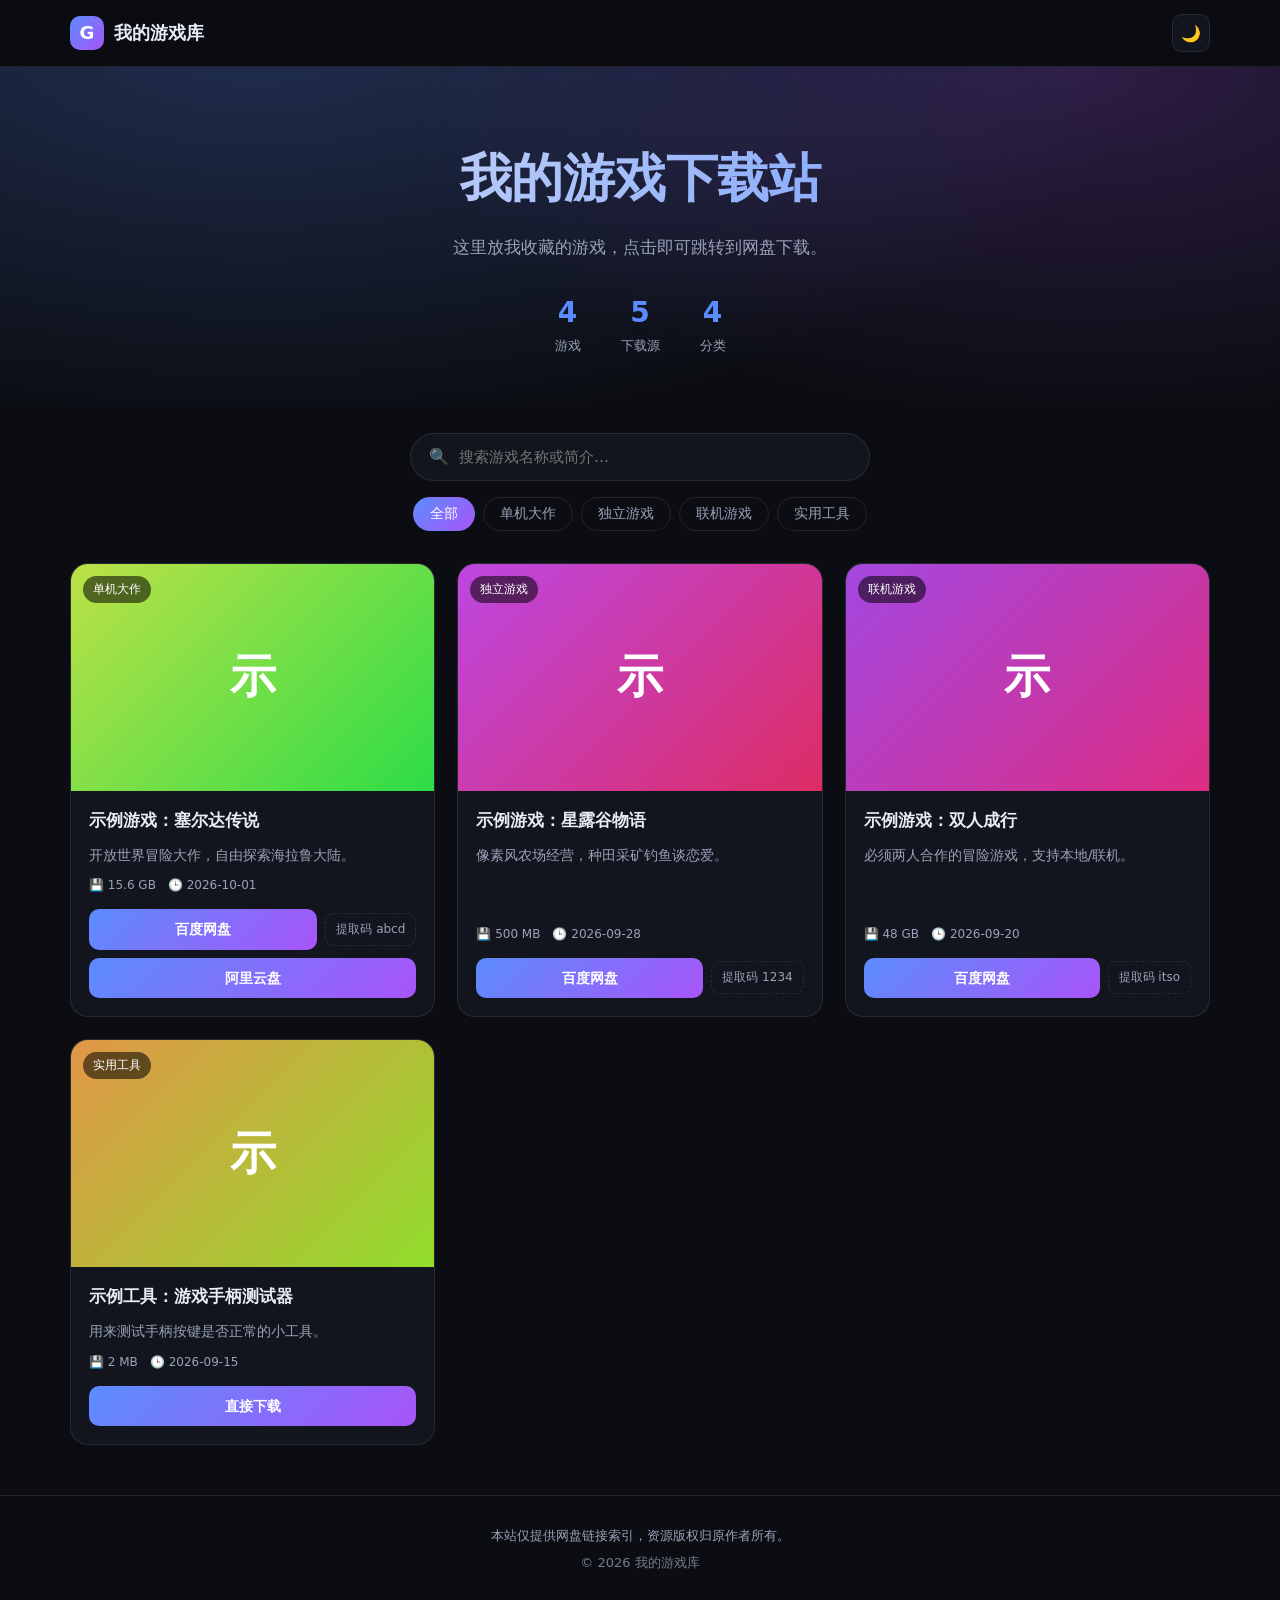
==== index.html @ 0a5991e8 "初始化游戏下载站" ====
<!DOCTYPE html>
<html lang="zh-CN" data-theme="dark">
<head>
  <meta charset="UTF-8">
  <meta name="viewport" content="width=device-width, initial-scale=1.0">
  <title>我的游戏库</title>
  <!-- 想换网站图标：把 favicon.ico 放进 assets/img/，然后把下面这行的注释去掉
  <link rel="icon" href="assets/img/favicon.ico">
  -->
  <link rel="stylesheet" href="assets/css/style.css">
</head>
<body>

  <!-- ===== 顶部导航栏 ===== -->
  <header class="navbar">
    <div class="nav-inner">
      <a class="brand" href="#">
        <span class="brand-logo">G</span>
        <span class="brand-name" id="siteName">我的游戏库</span>
      </a>
      <button class="theme-toggle" id="themeToggle" title="切换深色 / 浅色">
        <span id="themeIcon">🌙</span>
      </button>
    </div>
  </header>

  <!-- ===== 首页大图区 ===== -->
  <!-- 想改大标题和说明文字：去 data/games.js 里的 SITE_CONFIG -->
  <section class="hero">
    <div class="hero-inner">
      <h1 class="hero-title" id="heroTitle">我的游戏下载站</h1>
      <p class="hero-desc" id="heroDesc">这里放我收藏的游戏，点击即可跳转到网盘下载。</p>
      <div class="hero-stats">
        <div class="stat"><strong id="statGames">0</strong><span>游戏</span></div>
        <div class="stat"><strong id="statLinks">0</strong><span>下载源</span></div>
        <div class="stat"><strong id="statCats">0</strong><span>分类</span></div>
      </div>
    </div>
  </section>

  <!-- ===== 搜索 + 分类筛选 ===== -->
  <section class="toolbar">
    <div class="toolbar-inner">
      <div class="search-box">
        <span class="search-icon">🔍</span>
        <input type="text" id="searchInput" placeholder="搜索游戏名称或简介…">
      </div>
      <div class="filters" id="filters">
        <!-- 分类按钮由 JS 自动生成 -->
      </div>
    </div>
  </section>

  <!-- ===== 游戏卡片列表（由 JS 根据 data/games.js 自动生成，不用手动改这里） ===== -->
  <main class="container">
    <div class="grid" id="gameGrid"></div>
    <div class="empty" id="emptyState" style="display:none;">没有找到相关游戏 🥲</div>
  </main>

  <!-- ===== 页脚 ===== -->
  <footer class="footer">
    <p id="footerText">本站仅提供网盘链接索引，资源版权归原作者所有。</p>
    <p class="footer-copy">© <span id="year"></span> <span id="footerName">我的游戏库</span></p>
  </footer>

  <!-- 复制提示气泡 -->
  <div class="toast" id="toast"></div>

  <!-- 引入数据文件和脚本（顺序不要变） -->
  <script src="data/games.js"></script>
  <script src="assets/js/main.js"></script>
</body>
</html>
---- assets/css/style.css ----
/* ============================================================
 *  网站样式表
 *  ★ 想换风格，只改下面这一小段「主题变量」即可，其他地方不用动
 * ============================================================ */

:root {
  /* ---------- 主题变量：改这里就能全站换风格 ---------- */
  --bg: #0b0d12;              /* 页面背景色 */
  --bg-soft: #12151d;         /* 卡片/面板背景 */
  --border: rgba(255,255,255,.09);
  --text: #e9ecf5;            /* 主要文字 */
  --muted: #98a2b8;           /* 次要文字 */
  --primary: #5b8cff;         /* 主题色：按钮、高亮 */
  --primary-2: #a855f7;       /* 辅助色：渐变另一端 */
  --radius: 18px;             /* 圆角大小 */
  --shadow: 0 10px 30px rgba(0,0,0,.35);

  --bg-grad-1: #5b8cff;       /* 封面占位渐变色 1 */
  --bg-grad-2: #a855f7;       /* 封面占位渐变色 2 */
}

/* 浅色主题（点右上角按钮切换，颜色也在这里改） */
[data-theme="light"] {
  --bg: #f4f6fb;
  --bg-soft: #ffffff;
  --border: rgba(0,0,0,.09);
  --text: #1a1d29;
  --muted: #6b7280;
  --primary: #3b6df6;
  --primary-2: #8b5cf6;
  --shadow: 0 10px 30px rgba(0,0,0,.08);
}

/* ---------- 基础 ---------- */
* { box-sizing: border-box; margin: 0; padding: 0; }

body {
  font-family: "PingFang SC", "Microsoft YaHei", "Segoe UI", system-ui, sans-serif;
  background: var(--bg);
  color: var(--text);
  line-height: 1.6;
  -webkit-font-smoothing: antialiased;
  transition: background .3s, color .3s;
}

a { color: inherit; text-decoration: none; }

.container { max-width: 1180px; margin: 0 auto; padding: 0 20px; }

/* ---------- 顶部导航 ---------- */
.navbar {
  position: sticky; top: 0; z-index: 50;
  background: color-mix(in srgb, var(--bg) 82%, transparent);
  backdrop-filter: blur(12px);
  border-bottom: 1px solid var(--border);
}
.nav-inner {
  max-width: 1180px; margin: 0 auto; padding: 14px 20px;
  display: flex; align-items: center; justify-content: space-between;
}
.brand { display: flex; align-items: center; gap: 10px; font-weight: 700; font-size: 18px; }
.brand-logo {
  width: 34px; height: 34px; border-radius: 10px;
  display: grid; place-items: center;
  background: linear-gradient(135deg, var(--primary), var(--primary-2));
  color: #fff; font-weight: 800;
}
.theme-toggle {
  border: 1px solid var(--border); background: var(--bg-soft); color: var(--text);
  width: 38px; height: 38px; border-radius: 10px; cursor: pointer; font-size: 16px;
  transition: transform .2s, border-color .2s;
}
.theme-toggle:hover { transform: scale(1.06); border-color: var(--primary); }

/* ---------- 首页大图区 ---------- */
.hero {
  padding: 70px 20px 50px;
  background:
    radial-gradient(900px 400px at 20% -10%, color-mix(in srgb, var(--primary) 26%, transparent), transparent),
    radial-gradient(700px 350px at 85% 0%, color-mix(in srgb, var(--primary-2) 22%, transparent), transparent);
  text-align: center;
}
.hero-title {
  font-size: clamp(30px, 5vw, 52px); font-weight: 800; letter-spacing: -.5px;
  background: linear-gradient(120deg, var(--text), var(--primary));
  -webkit-background-clip: text; background-clip: text; color: transparent;
}
.hero-desc { margin-top: 14px; color: var(--muted); font-size: 17px; }
.hero-stats { margin-top: 30px; display: flex; justify-content: center; gap: 40px; flex-wrap: wrap; }
.stat { display: flex; flex-direction: column; }
.stat strong { font-size: 28px; color: var(--primary); }
.stat span { font-size: 13px; color: var(--muted); }

/* ---------- 搜索 / 筛选 ---------- */
.toolbar { max-width: 1180px; margin: 0 auto; padding: 26px 20px 6px; }
.toolbar-inner { display: flex; flex-direction: column; gap: 16px; align-items: center; }
.search-box {
  display: flex; align-items: center; gap: 10px; width: 100%; max-width: 460px;
  background: var(--bg-soft); border: 1px solid var(--border);
  border-radius: 999px; padding: 10px 18px;
}
.search-box:focus-within { border-color: var(--primary); }
.search-icon { opacity: .6; }
.search-box input {
  flex: 1; border: none; outline: none; background: transparent;
  color: var(--text); font-size: 15px; font-family: inherit;
}
.filters { display: flex; gap: 8px; flex-wrap: wrap; justify-content: center; }
.filter-btn {
  border: 1px solid var(--border); background: transparent; color: var(--muted);
  padding: 7px 16px; border-radius: 999px; cursor: pointer; font-size: 14px;
  transition: all .2s; font-family: inherit;
}
.filter-btn:hover { color: var(--text); border-color: var(--primary); }
.filter-btn.active {
  background: linear-gradient(135deg, var(--primary), var(--primary-2));
  color: #fff; border-color: transparent;
}

/* ---------- 游戏卡片 ---------- */
.grid {
  display: grid; gap: 22px; padding: 26px 0 50px;
  grid-template-columns: repeat(auto-fill, minmax(280px, 1fr));
}
.card {
  background: var(--bg-soft); border: 1px solid var(--border);
  border-radius: var(--radius); overflow: hidden;
  display: flex; flex-direction: column;
  transition: transform .25s, box-shadow .25s, border-color .25s;
}
.card:hover { transform: translateY(-6px); box-shadow: var(--shadow); border-color: var(--primary); }

.card-cover { position: relative; aspect-ratio: 16 / 10; overflow: hidden; }
.card-cover img { width: 100%; height: 100%; object-fit: cover; display: block; }
/* 没有封面图时用的渐变占位块 */
.card-cover .fallback {
  width: 100%; height: 100%;
  display: grid; place-items: center;
  font-size: 46px; font-weight: 800; color: #fff;
  background: linear-gradient(135deg, var(--cover-a, var(--bg-grad-1)), var(--cover-b, var(--bg-grad-2)));
}
.card-cover .badge-cat {
  position: absolute; left: 12px; top: 12px;
  background: rgba(0,0,0,.55); color: #fff; backdrop-filter: blur(4px);
  font-size: 12px; padding: 4px 10px; border-radius: 999px;
}

.card-body { padding: 16px 18px 18px; display: flex; flex-direction: column; gap: 10px; flex: 1; }
.card-title { font-size: 17px; font-weight: 700; }
.card-desc { font-size: 14px; color: var(--muted); flex: 1; }
.card-meta { display: flex; gap: 12px; font-size: 12px; color: var(--muted); }

/* 下载按钮与提取码 */
.card-links { display: flex; flex-direction: column; gap: 8px; margin-top: 4px; }
.link-row { display: flex; gap: 8px; align-items: center; }
.link-btn {
  flex: 1; text-align: center;
  background: linear-gradient(135deg, var(--primary), var(--primary-2));
  color: #fff; font-size: 14px; font-weight: 600;
  padding: 9px 12px; border-radius: 10px;
  transition: filter .2s;
}
.link-btn:hover { filter: brightness(1.12); }
.code-badge {
  font-size: 12px; color: var(--muted); background: transparent;
  border: 1px dashed var(--border); border-radius: 8px;
  padding: 7px 10px; cursor: pointer; white-space: nowrap; font-family: inherit;
  transition: color .2s, border-color .2s;
}
.code-badge:hover { color: var(--primary); border-color: var(--primary); }

/* ---------- 空状态 / 页脚 / 提示 ---------- */
.empty { text-align: center; color: var(--muted); padding: 40px 0 80px; font-size: 16px; }
.footer {
  border-top: 1px solid var(--border); padding: 30px 20px;
  text-align: center; color: var(--muted); font-size: 13px;
}
.footer-copy { margin-top: 6px; opacity: .75; }

.toast {
  position: fixed; left: 50%; bottom: 40px; transform: translate(-50%, 20px);
  background: var(--text); color: var(--bg);
  padding: 10px 20px; border-radius: 999px; font-size: 14px;
  opacity: 0; pointer-events: none; transition: all .25s; z-index: 99;
}
.toast.show { opacity: 1; transform: translate(-50%, 0); }

/* ---------- 手机适配 ---------- */
@media (max-width: 600px) {
  .hero { padding: 50px 20px 36px; }
  .hero-stats { gap: 26px; }
  .grid { grid-template-columns: 1fr; }
}
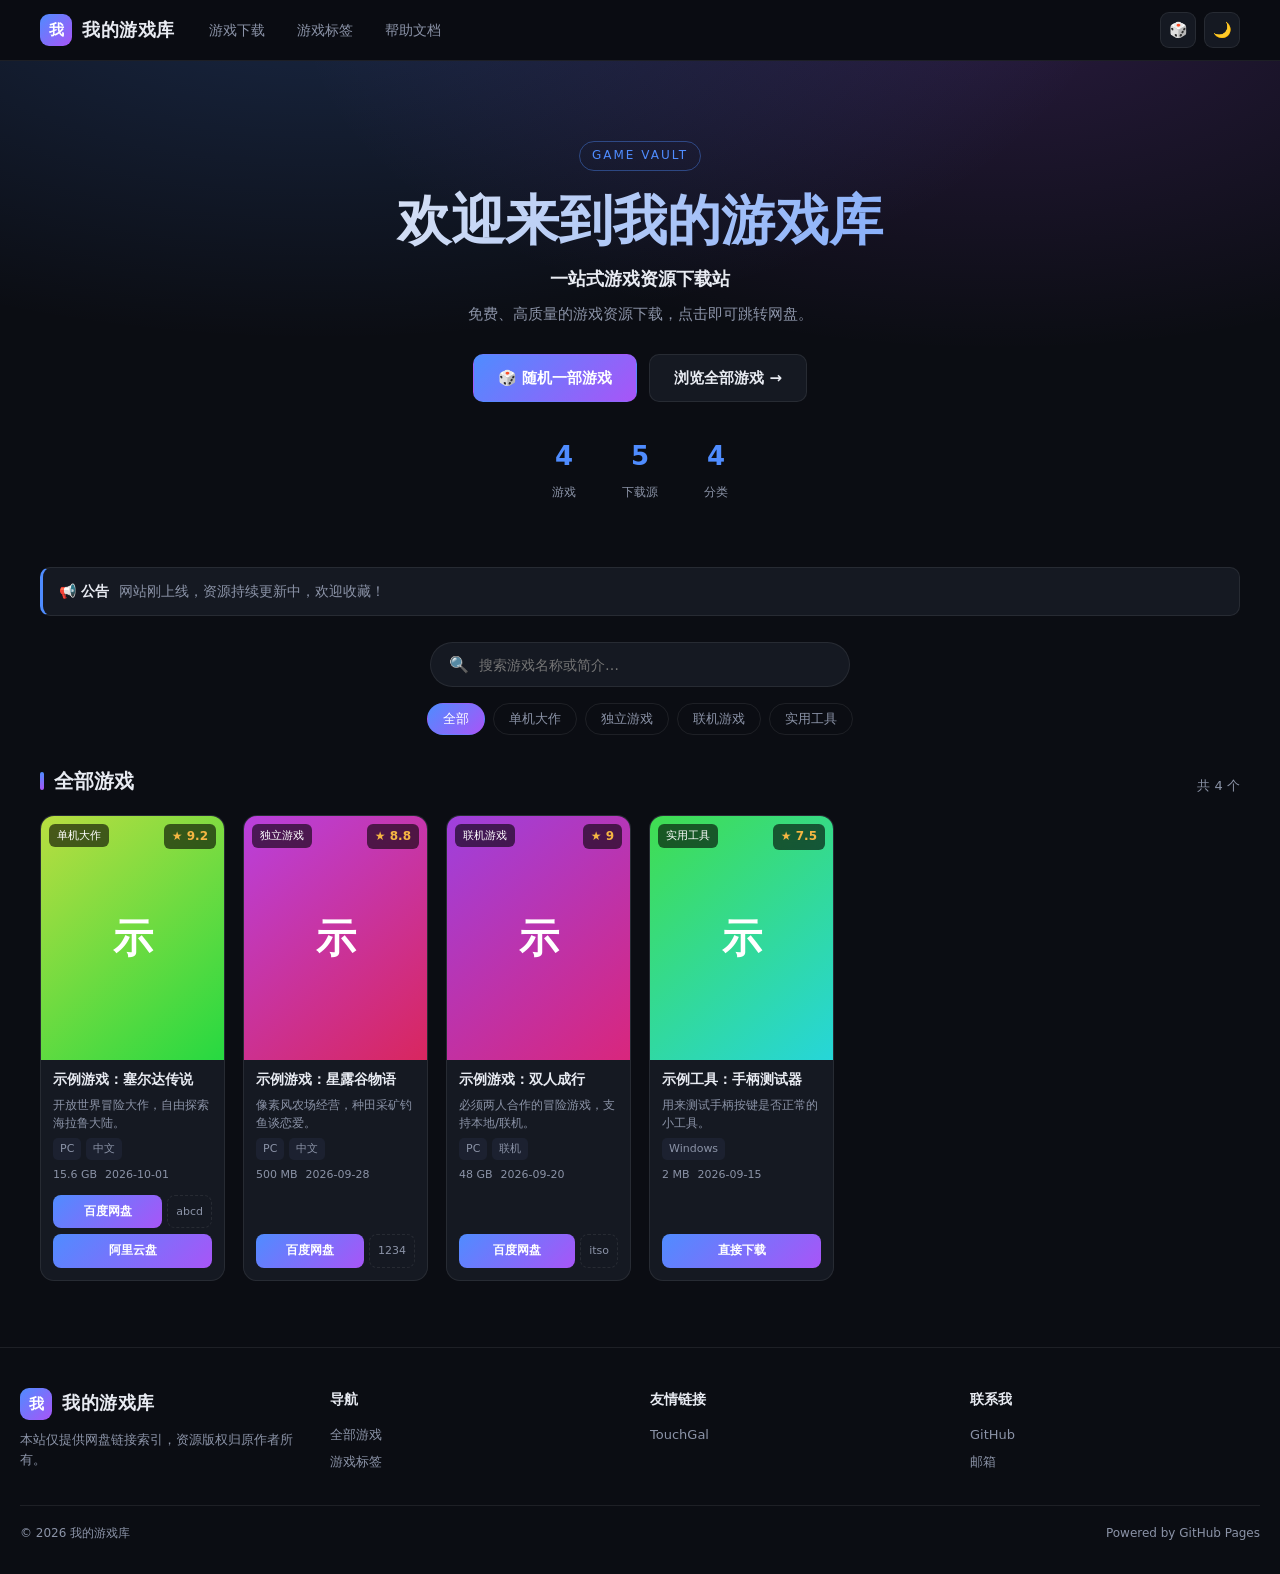
==== commit 73854988: "改版：仿 TouchGal 资源站布局（竖版卡片网格、Hero 横幅、公告、多列页脚、随机游戏）" ====
--- a/index.html
+++ b/index.html
@@ -4,69 +4,91 @@
   <meta charset="UTF-8">
   <meta name="viewport" content="width=device-width, initial-scale=1.0">
   <title>我的游戏库</title>
-  <!-- 想换网站图标：把 favicon.ico 放进 assets/img/，然后把下面这行的注释去掉
+  <!-- 想换网站图标：把 favicon.ico 放进 assets/img/，然后去掉下面这行的注释
   <link rel="icon" href="assets/img/favicon.ico">
   -->
   <link rel="stylesheet" href="assets/css/style.css">
 </head>
 <body>
 
-  <!-- ===== 顶部导航栏 ===== -->
+  <!-- ===== 顶部导航栏（菜单项在 data/games.js 的 navItems 里改） ===== -->
   <header class="navbar">
     <div class="nav-inner">
       <a class="brand" href="#">
-        <span class="brand-logo">G</span>
+        <span class="brand-logo" id="brandLogo">G</span>
         <span class="brand-name" id="siteName">我的游戏库</span>
       </a>
-      <button class="theme-toggle" id="themeToggle" title="切换深色 / 浅色">
-        <span id="themeIcon">🌙</span>
-      </button>
+      <nav class="nav-links" id="navLinks"></nav>
+      <div class="nav-actions">
+        <button class="icon-btn" id="btnRandom" title="随机一部游戏">🎲</button>
+        <button class="icon-btn" id="themeToggle" title="切换深色 / 浅色"><span id="themeIcon">🌙</span></button>
+      </div>
     </div>
   </header>
 
-  <!-- ===== 首页大图区 ===== -->
-  <!-- 想改大标题和说明文字：去 data/games.js 里的 SITE_CONFIG -->
+  <!-- ===== Hero 横幅（文字在 data/games.js 的 SITE_CONFIG 里改） ===== -->
   <section class="hero">
-    <div class="hero-inner">
-      <h1 class="hero-title" id="heroTitle">我的游戏下载站</h1>
-      <p class="hero-desc" id="heroDesc">这里放我收藏的游戏，点击即可跳转到网盘下载。</p>
-      <div class="hero-stats">
-        <div class="stat"><strong id="statGames">0</strong><span>游戏</span></div>
-        <div class="stat"><strong id="statLinks">0</strong><span>下载源</span></div>
-        <div class="stat"><strong id="statCats">0</strong><span>分类</span></div>
-      </div>
+    <span class="hero-tag" id="siteTagline">GAME VAULT</span>
+    <h1 class="hero-title" id="heroTitle">欢迎来到我的游戏库</h1>
+    <p class="hero-subtitle" id="heroSubtitle">一站式游戏资源下载站</p>
+    <p class="hero-desc" id="heroDesc">免费、高质量的游戏资源下载，点击即可跳转网盘。</p>
+    <div class="hero-btns">
+      <button class="btn btn-primary" id="btnRandomHero">🎲 随机一部游戏</button>
+      <a class="btn btn-ghost" href="#games">浏览全部游戏 →</a>
+    </div>
+    <div class="hero-stats">
+      <div class="stat"><strong id="statGames">0</strong><span>游戏</span></div>
+      <div class="stat"><strong id="statLinks">0</strong><span>下载源</span></div>
+      <div class="stat"><strong id="statCats">0</strong><span>分类</span></div>
+    </div>
+  </section>
+
+  <!-- ===== 置顶公告（在 SITE_CONFIG.notice 里改，留空则不显示） ===== -->
+  <section class="notice" id="notice" style="display:none;">
+    <div class="notice-inner">
+      <b>📢 公告</b><span id="noticeText"></span>
     </div>
   </section>
 
   <!-- ===== 搜索 + 分类筛选 ===== -->
-  <section class="toolbar">
-    <div class="toolbar-inner">
-      <div class="search-box">
-        <span class="search-icon">🔍</span>
-        <input type="text" id="searchInput" placeholder="搜索游戏名称或简介…">
-      </div>
-      <div class="filters" id="filters">
-        <!-- 分类按钮由 JS 自动生成 -->
-      </div>
+  <section class="toolbar" id="filters">
+    <div class="search-box">
+      <span>🔍</span>
+      <input type="text" id="searchInput" placeholder="搜索游戏名称或简介…">
     </div>
+    <div class="filters" id="filterBox"></div>
   </section>
 
-  <!-- ===== 游戏卡片列表（由 JS 根据 data/games.js 自动生成，不用手动改这里） ===== -->
-  <main class="container">
+  <!-- ===== 游戏卡片列表（由 JS 自动生成，不用手动改这里） ===== -->
+  <main id="games">
+    <div class="section-head">
+      <h2>全部游戏</h2>
+      <span class="count" id="gameCount">共 0 个</span>
+    </div>
     <div class="grid" id="gameGrid"></div>
     <div class="empty" id="emptyState" style="display:none;">没有找到相关游戏 🥲</div>
   </main>
 
-  <!-- ===== 页脚 ===== -->
+  <!-- ===== 页脚（分组链接在 SITE_CONFIG.footerGroups 里改） ===== -->
   <footer class="footer">
-    <p id="footerText">本站仅提供网盘链接索引，资源版权归原作者所有。</p>
-    <p class="footer-copy">© <span id="year"></span> <span id="footerName">我的游戏库</span></p>
+    <div class="footer-inner">
+      <div class="footer-brand">
+        <div class="brand">
+          <span class="brand-logo" id="footerLogo">G</span>
+          <span class="brand-name" id="footerName">我的游戏库</span>
+        </div>
+        <p id="footerText">本站仅提供网盘链接索引，资源版权归原作者所有。</p>
+      </div>
+      <div id="footerGroups" style="display:contents;"></div>
+    </div>
+    <div class="footer-bottom">
+      <span>© <span id="year"></span> <span id="footerName2">我的游戏库</span></span>
+      <span>Powered by GitHub Pages</span>
+    </div>
   </footer>
 
-  <!-- 复制提示气泡 -->
   <div class="toast" id="toast"></div>
 
-  <!-- 引入数据文件和脚本（顺序不要变） -->
   <script src="data/games.js"></script>
   <script src="assets/js/main.js"></script>
 </body>
--- a/assets/css/style.css
+++ b/assets/css/style.css
@@ -1,38 +1,42 @@
 /* ============================================================
- *  网站样式表
- *  ★ 想换风格，只改下面这一小段「主题变量」即可，其他地方不用动
+ *  样式表（仿 TouchGal 资源站风格）
+ *  ★ 想换风格，只改下面这一小段「主题变量」即可
  * ============================================================ */
 
 :root {
   /* ---------- 主题变量：改这里就能全站换风格 ---------- */
-  --bg: #0b0d12;              /* 页面背景色 */
-  --bg-soft: #12151d;         /* 卡片/面板背景 */
-  --border: rgba(255,255,255,.09);
-  --text: #e9ecf5;            /* 主要文字 */
-  --muted: #98a2b8;           /* 次要文字 */
-  --primary: #5b8cff;         /* 主题色：按钮、高亮 */
-  --primary-2: #a855f7;       /* 辅助色：渐变另一端 */
-  --radius: 18px;             /* 圆角大小 */
-  --shadow: 0 10px 30px rgba(0,0,0,.35);
-
-  --bg-grad-1: #5b8cff;       /* 封面占位渐变色 1 */
-  --bg-grad-2: #a855f7;       /* 封面占位渐变色 2 */
-}
-
-/* 浅色主题（点右上角按钮切换，颜色也在这里改） */
+  --bg: #0b0d13;              /* 页面背景 */
+  --bg-soft: #151922;         /* 卡片背景 */
+  --bg-soft-2: #1c2130;       /* 悬浮/次要背景 */
+  --border: rgba(255,255,255,.08);
+  --text: #e8ebf2;            /* 主要文字 */
+  --muted: #8b93a7;           /* 次要文字 */
+  --primary: #4f8cff;         /* 主题色（按钮、高亮） */
+  --primary-2: #a855f7;       /* 渐变另一端 */
+  --star: #f5b642;            /* 评分星星色 */
+  --radius: 14px;             /* 圆角 */
+  --shadow: 0 8px 24px rgba(0,0,0,.4);
+
+  --cover-1: #4f8cff;         /* 无封面时的占位渐变色 1 */
+  --cover-2: #a855f7;         /* 无封面时的占位渐变色 2 */
+}
+
+/* 浅色主题（点右上角按钮切换） */
 [data-theme="light"] {
   --bg: #f4f6fb;
   --bg-soft: #ffffff;
+  --bg-soft-2: #eef1f8;
   --border: rgba(0,0,0,.09);
   --text: #1a1d29;
   --muted: #6b7280;
   --primary: #3b6df6;
   --primary-2: #8b5cf6;
-  --shadow: 0 10px 30px rgba(0,0,0,.08);
+  --shadow: 0 8px 24px rgba(0,0,0,.08);
 }
 
 /* ---------- 基础 ---------- */
 * { box-sizing: border-box; margin: 0; padding: 0; }
+html { scroll-behavior: smooth; }
 
 body {
   font-family: "PingFang SC", "Microsoft YaHei", "Segoe UI", system-ui, sans-serif;
@@ -44,72 +48,110 @@
 }
 
 a { color: inherit; text-decoration: none; }
-
-.container { max-width: 1180px; margin: 0 auto; padding: 0 20px; }
+button { font-family: inherit; cursor: pointer; }
+.container { max-width: 1240px; margin: 0 auto; padding: 0 20px; }
 
 /* ---------- 顶部导航 ---------- */
 .navbar {
-  position: sticky; top: 0; z-index: 50;
-  background: color-mix(in srgb, var(--bg) 82%, transparent);
-  backdrop-filter: blur(12px);
+  position: sticky; top: 0; z-index: 60;
+  background: var(--bg);                                  /* 不支持毛玻璃时的回退 */
+  background: color-mix(in srgb, var(--bg) 85%, transparent);
+  backdrop-filter: blur(14px);
   border-bottom: 1px solid var(--border);
 }
 .nav-inner {
-  max-width: 1180px; margin: 0 auto; padding: 14px 20px;
-  display: flex; align-items: center; justify-content: space-between;
-}
-.brand { display: flex; align-items: center; gap: 10px; font-weight: 700; font-size: 18px; }
+  max-width: 1240px; margin: 0 auto; padding: 12px 20px;
+  display: flex; align-items: center; gap: 20px;
+}
+.brand { display: flex; align-items: center; gap: 10px; font-weight: 800; font-size: 18px; flex-shrink: 0; }
 .brand-logo {
-  width: 34px; height: 34px; border-radius: 10px;
-  display: grid; place-items: center;
+  width: 32px; height: 32px; border-radius: 9px; display: grid; place-items: center;
   background: linear-gradient(135deg, var(--primary), var(--primary-2));
-  color: #fff; font-weight: 800;
-}
-.theme-toggle {
+  color: #fff; font-weight: 800; font-size: 15px;
+}
+.brand-name { letter-spacing: .5px; }
+
+.nav-links { display: flex; gap: 4px; flex: 1; }
+.nav-links a {
+  padding: 7px 14px; border-radius: 8px; font-size: 14px; color: var(--muted);
+  transition: color .2s, background .2s;
+}
+.nav-links a:hover { color: var(--text); background: var(--bg-soft-2); }
+
+.nav-actions { display: flex; align-items: center; gap: 8px; }
+.icon-btn {
+  width: 36px; height: 36px; border-radius: 9px;
   border: 1px solid var(--border); background: var(--bg-soft); color: var(--text);
-  width: 38px; height: 38px; border-radius: 10px; cursor: pointer; font-size: 16px;
+  display: grid; place-items: center; font-size: 15px;
   transition: transform .2s, border-color .2s;
 }
-.theme-toggle:hover { transform: scale(1.06); border-color: var(--primary); }
-
-/* ---------- 首页大图区 ---------- */
+.icon-btn:hover { transform: scale(1.06); border-color: var(--primary); }
+
+/* ---------- Hero 横幅 ---------- */
 .hero {
-  padding: 70px 20px 50px;
+  position: relative; text-align: center; padding: 80px 20px 64px;
+  /* 顶部两团柔光（想要别的颜色就直接改这里的 rgba 值） */
   background:
-    radial-gradient(900px 400px at 20% -10%, color-mix(in srgb, var(--primary) 26%, transparent), transparent),
-    radial-gradient(700px 350px at 85% 0%, color-mix(in srgb, var(--primary-2) 22%, transparent), transparent);
-  text-align: center;
+    radial-gradient(800px 380px at 25% -20%, rgba(79,140,255,.22), transparent),
+    radial-gradient(700px 340px at 78% -10%, rgba(168,85,247,.18), transparent);
+}
+.hero-tag {
+  display: inline-block; font-size: 12px; color: var(--primary);
+  border: 1px solid rgba(79,140,255,.4);
+  padding: 4px 12px; border-radius: 999px; margin-bottom: 18px; letter-spacing: 2px;
 }
 .hero-title {
-  font-size: clamp(30px, 5vw, 52px); font-weight: 800; letter-spacing: -.5px;
-  background: linear-gradient(120deg, var(--text), var(--primary));
+  font-size: clamp(30px, 5.5vw, 54px); font-weight: 800; line-height: 1.2;
+  background: linear-gradient(120deg, var(--text) 20%, var(--primary));
   -webkit-background-clip: text; background-clip: text; color: transparent;
 }
-.hero-desc { margin-top: 14px; color: var(--muted); font-size: 17px; }
-.hero-stats { margin-top: 30px; display: flex; justify-content: center; gap: 40px; flex-wrap: wrap; }
-.stat { display: flex; flex-direction: column; }
-.stat strong { font-size: 28px; color: var(--primary); }
-.stat span { font-size: 13px; color: var(--muted); }
-
-/* ---------- 搜索 / 筛选 ---------- */
-.toolbar { max-width: 1180px; margin: 0 auto; padding: 26px 20px 6px; }
-.toolbar-inner { display: flex; flex-direction: column; gap: 16px; align-items: center; }
+.hero-subtitle { margin-top: 12px; font-size: 18px; font-weight: 600; color: var(--text); }
+.hero-desc { margin-top: 8px; color: var(--muted); font-size: 15px; }
+.hero-btns { margin-top: 28px; display: flex; gap: 12px; justify-content: center; flex-wrap: wrap; }
+.btn {
+  padding: 11px 24px; border-radius: 10px; font-size: 15px; font-weight: 600;
+  border: 1px solid transparent; transition: transform .2s, filter .2s, background .2s;
+}
+.btn:hover { transform: translateY(-2px); }
+.btn-primary {
+  background: linear-gradient(135deg, var(--primary), var(--primary-2)); color: #fff;
+}
+.btn-primary:hover { filter: brightness(1.12); }
+.btn-ghost { background: var(--bg-soft); border-color: var(--border); color: var(--text); }
+.btn-ghost:hover { border-color: var(--primary); color: var(--primary); }
+
+.hero-stats { margin-top: 34px; display: flex; justify-content: center; gap: 46px; flex-wrap: wrap; }
+.stat strong { display: block; font-size: 26px; color: var(--primary); font-weight: 800; }
+.stat span { font-size: 12px; color: var(--muted); }
+
+/* ---------- 置顶公告 ---------- */
+.notice {
+  max-width: 1240px; margin: 0 auto; padding: 0 20px;
+}
+.notice-inner {
+  display: flex; align-items: center; gap: 10px;
+  background: var(--bg-soft); border: 1px solid var(--border);
+  border-left: 3px solid var(--primary);
+  border-radius: 10px; padding: 12px 16px; font-size: 14px; color: var(--muted);
+}
+.notice-inner b { color: var(--text); flex-shrink: 0; }
+
+/* ---------- 工具栏：搜索 + 筛选 ---------- */
+.toolbar { max-width: 1240px; margin: 0 auto; padding: 26px 20px 0; }
 .search-box {
-  display: flex; align-items: center; gap: 10px; width: 100%; max-width: 460px;
+  display: flex; align-items: center; gap: 10px; max-width: 420px; margin: 0 auto;
   background: var(--bg-soft); border: 1px solid var(--border);
-  border-radius: 999px; padding: 10px 18px;
+  border-radius: 999px; padding: 9px 18px;
 }
 .search-box:focus-within { border-color: var(--primary); }
-.search-icon { opacity: .6; }
 .search-box input {
   flex: 1; border: none; outline: none; background: transparent;
-  color: var(--text); font-size: 15px; font-family: inherit;
-}
-.filters { display: flex; gap: 8px; flex-wrap: wrap; justify-content: center; }
+  color: var(--text); font-size: 14px; font-family: inherit;
+}
+.filters { display: flex; gap: 8px; flex-wrap: wrap; justify-content: center; margin-top: 16px; }
 .filter-btn {
   border: 1px solid var(--border); background: transparent; color: var(--muted);
-  padding: 7px 16px; border-radius: 999px; cursor: pointer; font-size: 14px;
-  transition: all .2s; font-family: inherit;
+  padding: 6px 15px; border-radius: 999px; font-size: 13px; transition: all .2s;
 }
 .filter-btn:hover { color: var(--text); border-color: var(--primary); }
 .filter-btn.active {
@@ -117,10 +159,23 @@
   color: #fff; border-color: transparent;
 }
 
-/* ---------- 游戏卡片 ---------- */
+/* ---------- 区块标题栏 ---------- */
+.section-head {
+  max-width: 1240px; margin: 0 auto; padding: 30px 20px 0;
+  display: flex; align-items: baseline; justify-content: space-between; gap: 12px;
+}
+.section-head h2 { font-size: 20px; font-weight: 700; display: flex; align-items: center; gap: 10px; }
+.section-head h2::before {
+  content: ''; width: 4px; height: 18px; border-radius: 2px;
+  background: linear-gradient(180deg, var(--primary), var(--primary-2));
+}
+.section-head .count { font-size: 13px; color: var(--muted); }
+
+/* ---------- 卡片网格（竖版封面，仿 TouchGal） ---------- */
 .grid {
-  display: grid; gap: 22px; padding: 26px 0 50px;
-  grid-template-columns: repeat(auto-fill, minmax(280px, 1fr));
+  max-width: 1240px; margin: 0 auto; padding: 18px 20px 56px;
+  display: grid; gap: 18px;
+  grid-template-columns: repeat(auto-fill, minmax(168px, 1fr));
 }
 .card {
   background: var(--bg-soft); border: 1px solid var(--border);
@@ -128,57 +183,88 @@
   display: flex; flex-direction: column;
   transition: transform .25s, box-shadow .25s, border-color .25s;
 }
-.card:hover { transform: translateY(-6px); box-shadow: var(--shadow); border-color: var(--primary); }
-
-.card-cover { position: relative; aspect-ratio: 16 / 10; overflow: hidden; }
-.card-cover img { width: 100%; height: 100%; object-fit: cover; display: block; }
-/* 没有封面图时用的渐变占位块 */
+.card:hover { transform: translateY(-5px); box-shadow: var(--shadow); border-color: var(--primary); }
+.card.highlight { border-color: var(--star); box-shadow: 0 0 0 3px rgba(245,182,66,.4); }
+
+.card-cover { position: relative; aspect-ratio: 3 / 4; overflow: hidden; background: var(--bg-soft-2); }
+.card-cover img { width: 100%; height: 100%; object-fit: cover; display: block; transition: transform .35s; }
+.card:hover .card-cover img { transform: scale(1.07); }
 .card-cover .fallback {
-  width: 100%; height: 100%;
-  display: grid; place-items: center;
-  font-size: 46px; font-weight: 800; color: #fff;
-  background: linear-gradient(135deg, var(--cover-a, var(--bg-grad-1)), var(--cover-b, var(--bg-grad-2)));
-}
-.card-cover .badge-cat {
-  position: absolute; left: 12px; top: 12px;
-  background: rgba(0,0,0,.55); color: #fff; backdrop-filter: blur(4px);
-  font-size: 12px; padding: 4px 10px; border-radius: 999px;
-}
-
-.card-body { padding: 16px 18px 18px; display: flex; flex-direction: column; gap: 10px; flex: 1; }
-.card-title { font-size: 17px; font-weight: 700; }
-.card-desc { font-size: 14px; color: var(--muted); flex: 1; }
-.card-meta { display: flex; gap: 12px; font-size: 12px; color: var(--muted); }
-
-/* 下载按钮与提取码 */
-.card-links { display: flex; flex-direction: column; gap: 8px; margin-top: 4px; }
-.link-row { display: flex; gap: 8px; align-items: center; }
+  width: 100%; height: 100%; display: grid; place-items: center;
+  font-size: 40px; font-weight: 800; color: #fff;
+  background: linear-gradient(140deg, var(--cover-a, var(--cover-1)), var(--cover-b, var(--cover-2)));
+}
+.badge-cat {
+  position: absolute; left: 8px; top: 8px; font-size: 11px;
+  background: rgba(0,0,0,.6); color: #fff; backdrop-filter: blur(4px);
+  padding: 3px 8px; border-radius: 6px;
+}
+.badge-rating {
+  position: absolute; right: 8px; top: 8px; font-size: 12px; font-weight: 700;
+  background: rgba(0,0,0,.6); color: var(--star); backdrop-filter: blur(4px);
+  padding: 3px 8px; border-radius: 6px;
+}
+
+.card-body { padding: 10px 12px 12px; display: flex; flex-direction: column; gap: 6px; flex: 1; }
+.card-title {
+  font-size: 14px; font-weight: 600; line-height: 1.4;
+  display: -webkit-box; -webkit-line-clamp: 2; -webkit-box-orient: vertical; overflow: hidden;
+}
+.card-desc {
+  font-size: 12px; color: var(--muted); line-height: 1.5;
+  display: -webkit-box; -webkit-line-clamp: 2; -webkit-box-orient: vertical; overflow: hidden;
+}
+.card-tags { display: flex; gap: 5px; flex-wrap: wrap; }
+.card-tags span {
+  font-size: 11px; color: var(--muted); background: var(--bg-soft-2);
+  padding: 2px 7px; border-radius: 5px;
+}
+.card-meta { font-size: 11px; color: var(--muted); display: flex; gap: 8px; flex-wrap: wrap; }
+
+.card-links { display: flex; flex-direction: column; gap: 6px; margin-top: auto; padding-top: 6px; }
+.link-row { display: flex; gap: 5px; align-items: stretch; }
 .link-btn {
-  flex: 1; text-align: center;
+  flex: 1; text-align: center; font-size: 12px; font-weight: 600;
   background: linear-gradient(135deg, var(--primary), var(--primary-2));
-  color: #fff; font-size: 14px; font-weight: 600;
-  padding: 9px 12px; border-radius: 10px;
-  transition: filter .2s;
+  color: #fff; padding: 7px 8px; border-radius: 8px; transition: filter .2s;
+  display: flex; align-items: center; justify-content: center;
 }
 .link-btn:hover { filter: brightness(1.12); }
 .code-badge {
-  font-size: 12px; color: var(--muted); background: transparent;
+  font-size: 11px; color: var(--muted); background: transparent;
   border: 1px dashed var(--border); border-radius: 8px;
-  padding: 7px 10px; cursor: pointer; white-space: nowrap; font-family: inherit;
-  transition: color .2s, border-color .2s;
+  padding: 6px 8px; white-space: nowrap; transition: color .2s, border-color .2s;
 }
 .code-badge:hover { color: var(--primary); border-color: var(--primary); }
 
-/* ---------- 空状态 / 页脚 / 提示 ---------- */
-.empty { text-align: center; color: var(--muted); padding: 40px 0 80px; font-size: 16px; }
-.footer {
-  border-top: 1px solid var(--border); padding: 30px 20px;
-  text-align: center; color: var(--muted); font-size: 13px;
-}
-.footer-copy { margin-top: 6px; opacity: .75; }
-
+/* ---------- 空状态 ---------- */
+.empty { text-align: center; color: var(--muted); padding: 30px 0 70px; font-size: 15px; }
+
+/* ---------- 页脚（多列，仿 TouchGal） ---------- */
+.footer { border-top: 1px solid var(--border); padding: 40px 20px 30px; margin-top: 10px; }
+.footer-inner {
+  max-width: 1240px; margin: 0 auto;
+  display: grid; gap: 30px;
+  /* 第一列是品牌介绍（固定宽），后面自动排列页脚分组 */
+  grid-template-columns: 280px repeat(auto-fit, minmax(130px, 1fr));
+}
+.footer-brand .brand { margin-bottom: 10px; }
+.footer-brand p { font-size: 13px; color: var(--muted); max-width: 280px; }
+.footer-col h4 { font-size: 14px; margin-bottom: 12px; font-weight: 700; }
+.footer-col a {
+  display: block; font-size: 13px; color: var(--muted); padding: 3px 0; transition: color .2s;
+}
+.footer-col a:hover { color: var(--primary); }
+.footer-bottom {
+  max-width: 1240px; margin: 30px auto 0; padding-top: 18px;
+  border-top: 1px solid var(--border);
+  font-size: 12px; color: var(--muted);
+  display: flex; justify-content: space-between; gap: 12px; flex-wrap: wrap;
+}
+
+/* ---------- 提示气泡 ---------- */
 .toast {
-  position: fixed; left: 50%; bottom: 40px; transform: translate(-50%, 20px);
+  position: fixed; left: 50%; bottom: 36px; transform: translate(-50%, 20px);
   background: var(--text); color: var(--bg);
   padding: 10px 20px; border-radius: 999px; font-size: 14px;
   opacity: 0; pointer-events: none; transition: all .25s; z-index: 99;
@@ -186,8 +272,10 @@
 .toast.show { opacity: 1; transform: translate(-50%, 0); }
 
 /* ---------- 手机适配 ---------- */
-@media (max-width: 600px) {
-  .hero { padding: 50px 20px 36px; }
-  .hero-stats { gap: 26px; }
-  .grid { grid-template-columns: 1fr; }
-}
+@media (max-width: 720px) {
+  .nav-links { display: none; }
+  .hero { padding: 56px 20px 44px; }
+  .hero-stats { gap: 28px; }
+  .grid { grid-template-columns: repeat(auto-fill, minmax(140px, 1fr)); gap: 14px; }
+  .footer-inner { grid-template-columns: 1fr 1fr; }
+}
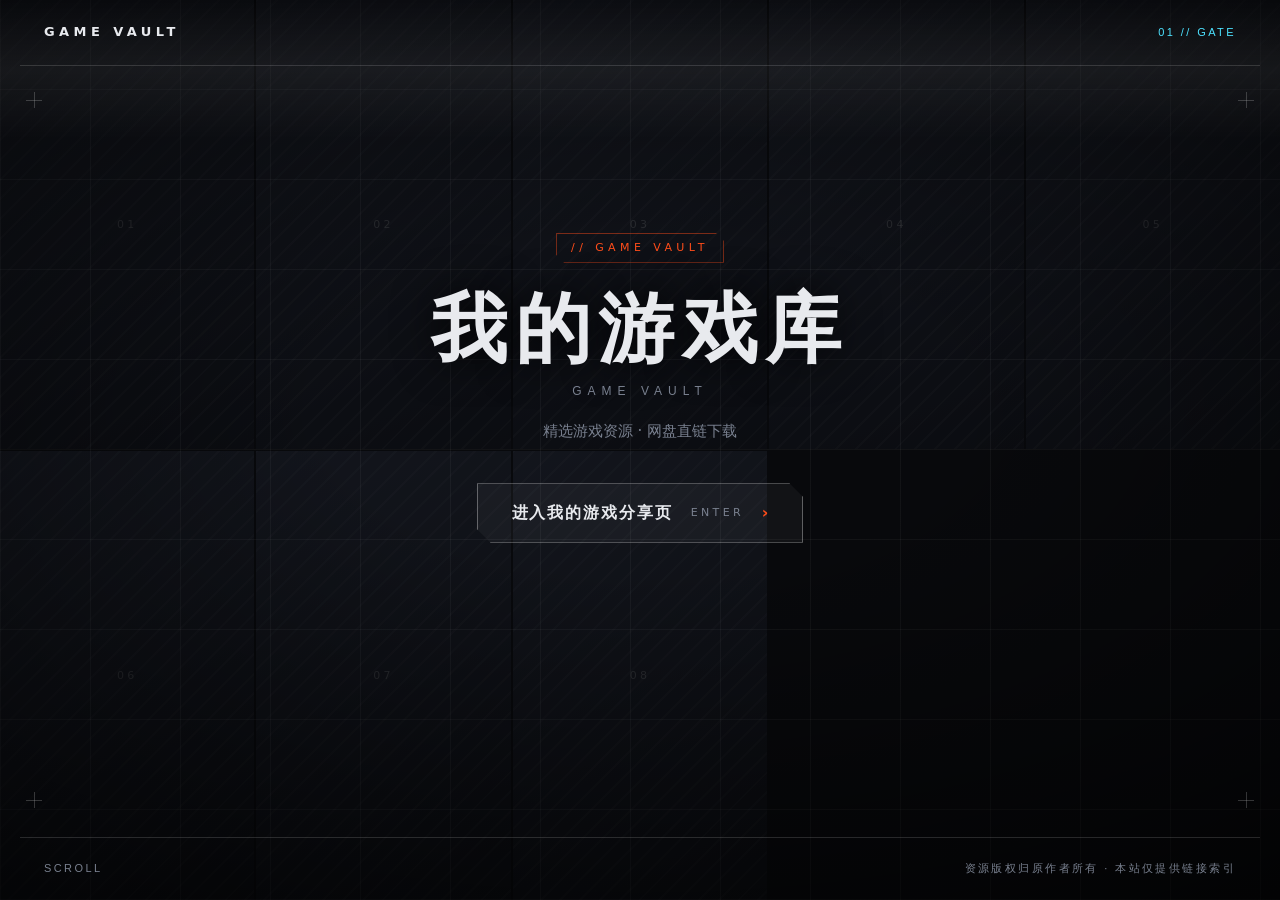
==== commit e0425666: "改版：新增大门导航页 + 明日方舟机能风（固定黑夜、移除随机与主题切换）" ====
--- a/index.html
+++ b/index.html
@@ -1,5 +1,5 @@
 <!DOCTYPE html>
-<html lang="zh-CN" data-theme="dark">
+<html lang="zh-CN">
 <head>
   <meta charset="UTF-8">
   <meta name="viewport" content="width=device-width, initial-scale=1.0">
@@ -11,85 +11,45 @@
 </head>
 <body>
 
-  <!-- ===== 顶部导航栏（菜单项在 data/games.js 的 navItems 里改） ===== -->
-  <header class="navbar">
-    <div class="nav-inner">
-      <a class="brand" href="#">
-        <span class="brand-logo" id="brandLogo">G</span>
-        <span class="brand-name" id="siteName">我的游戏库</span>
-      </a>
-      <nav class="nav-links" id="navLinks"></nav>
-      <div class="nav-actions">
-        <button class="icon-btn" id="btnRandom" title="随机一部游戏">🎲</button>
-        <button class="icon-btn" id="themeToggle" title="切换深色 / 浅色"><span id="themeIcon">🌙</span></button>
-      </div>
-    </div>
+<!-- ===== 大门页：打开网站先看到这里，点中间按钮进入游戏分享页 ===== -->
+<div class="gate">
+
+  <!-- 背景：半透明图片拼贴（图片在 data/games.js 的 gate.images 里配置） -->
+  <div class="gate-tiles" id="gateTiles"></div>
+  <!-- 机能风装饰：网格线、暗角、扫描线、四角十字 -->
+  <div class="gate-lines"></div>
+  <div class="gate-vignette"></div>
+  <div class="gate-scan"></div>
+  <span class="gate-cross tl"></span>
+  <span class="gate-cross tr"></span>
+  <span class="gate-cross bl"></span>
+  <span class="gate-cross br"></span>
+
+  <header class="gate-top">
+    <span class="gate-brand" id="gateBrand">GAME VAULT</span>
+    <span class="mono gate-code">01 // GATE</span>
   </header>
 
-  <!-- ===== Hero 横幅（文字在 data/games.js 的 SITE_CONFIG 里改） ===== -->
-  <section class="hero">
-    <span class="hero-tag" id="siteTagline">GAME VAULT</span>
-    <h1 class="hero-title" id="heroTitle">欢迎来到我的游戏库</h1>
-    <p class="hero-subtitle" id="heroSubtitle">一站式游戏资源下载站</p>
-    <p class="hero-desc" id="heroDesc">免费、高质量的游戏资源下载，点击即可跳转网盘。</p>
-    <div class="hero-btns">
-      <button class="btn btn-primary" id="btnRandomHero">🎲 随机一部游戏</button>
-      <a class="btn btn-ghost" href="#games">浏览全部游戏 →</a>
-    </div>
-    <div class="hero-stats">
-      <div class="stat"><strong id="statGames">0</strong><span>游戏</span></div>
-      <div class="stat"><strong id="statLinks">0</strong><span>下载源</span></div>
-      <div class="stat"><strong id="statCats">0</strong><span>分类</span></div>
-    </div>
-  </section>
+  <main class="gate-center">
+    <span class="gate-kicker" id="gateKicker">// GAME VAULT</span>
+    <h1 class="gate-title" id="gateTitle">我的游戏库</h1>
+    <p class="gate-sub" id="gateSub">GAME VAULT</p>
+    <p class="gate-desc" id="gateDesc">精选游戏资源 · 网盘直链下载</p>
 
-  <!-- ===== 置顶公告（在 SITE_CONFIG.notice 里改，留空则不显示） ===== -->
-  <section class="notice" id="notice" style="display:none;">
-    <div class="notice-inner">
-      <b>📢 公告</b><span id="noticeText"></span>
-    </div>
-  </section>
-
-  <!-- ===== 搜索 + 分类筛选 ===== -->
-  <section class="toolbar" id="filters">
-    <div class="search-box">
-      <span>🔍</span>
-      <input type="text" id="searchInput" placeholder="搜索游戏名称或简介…">
-    </div>
-    <div class="filters" id="filterBox"></div>
-  </section>
-
-  <!-- ===== 游戏卡片列表（由 JS 自动生成，不用手动改这里） ===== -->
-  <main id="games">
-    <div class="section-head">
-      <h2>全部游戏</h2>
-      <span class="count" id="gameCount">共 0 个</span>
-    </div>
-    <div class="grid" id="gameGrid"></div>
-    <div class="empty" id="emptyState" style="display:none;">没有找到相关游戏 🥲</div>
+    <a class="gate-enter" href="games.html">
+      <span class="ge-cn" id="gateEnterCn">进入我的游戏分享页</span>
+      <span class="ge-en" id="gateEnterEn">ENTER</span>
+      <span class="ge-arrow">›</span>
+    </a>
   </main>
 
-  <!-- ===== 页脚（分组链接在 SITE_CONFIG.footerGroups 里改） ===== -->
-  <footer class="footer">
-    <div class="footer-inner">
-      <div class="footer-brand">
-        <div class="brand">
-          <span class="brand-logo" id="footerLogo">G</span>
-          <span class="brand-name" id="footerName">我的游戏库</span>
-        </div>
-        <p id="footerText">本站仅提供网盘链接索引，资源版权归原作者所有。</p>
-      </div>
-      <div id="footerGroups" style="display:contents;"></div>
-    </div>
-    <div class="footer-bottom">
-      <span>© <span id="year"></span> <span id="footerName2">我的游戏库</span></span>
-      <span>Powered by GitHub Pages</span>
-    </div>
+  <footer class="gate-bottom">
+    <span class="mono">SCROLL</span>
+    <span class="mono" id="gateNote">资源版权归原作者所有</span>
   </footer>
+</div>
 
-  <div class="toast" id="toast"></div>
-
-  <script src="data/games.js"></script>
-  <script src="assets/js/main.js"></script>
+<script src="data/games.js"></script>
+<script src="assets/js/gate.js"></script>
 </body>
 </html>
--- a/assets/css/style.css
+++ b/assets/css/style.css
@@ -1,37 +1,28 @@
 /* ============================================================
- *  样式表（仿 TouchGal 资源站风格）
+ *  机能风样式表（参考明日方舟官网风格）
  *  ★ 想换风格，只改下面这一小段「主题变量」即可
  * ============================================================ */
 
 :root {
   /* ---------- 主题变量：改这里就能全站换风格 ---------- */
-  --bg: #0b0d13;              /* 页面背景 */
-  --bg-soft: #151922;         /* 卡片背景 */
-  --bg-soft-2: #1c2130;       /* 悬浮/次要背景 */
-  --border: rgba(255,255,255,.08);
-  --text: #e8ebf2;            /* 主要文字 */
-  --muted: #8b93a7;           /* 次要文字 */
-  --primary: #4f8cff;         /* 主题色（按钮、高亮） */
-  --primary-2: #a855f7;       /* 渐变另一端 */
-  --star: #f5b642;            /* 评分星星色 */
-  --radius: 14px;             /* 圆角 */
-  --shadow: 0 8px 24px rgba(0,0,0,.4);
-
-  --cover-1: #4f8cff;         /* 无封面时的占位渐变色 1 */
-  --cover-2: #a855f7;         /* 无封面时的占位渐变色 2 */
-}
-
-/* 浅色主题（点右上角按钮切换） */
-[data-theme="light"] {
-  --bg: #f4f6fb;
-  --bg-soft: #ffffff;
-  --bg-soft-2: #eef1f8;
-  --border: rgba(0,0,0,.09);
-  --text: #1a1d29;
-  --muted: #6b7280;
-  --primary: #3b6df6;
-  --primary-2: #8b5cf6;
-  --shadow: 0 8px 24px rgba(0,0,0,.08);
+  --bg: #08090c;              /* 页面背景（近黑） */
+  --bg-soft: #101218;         /* 卡片 / 面板背景 */
+  --bg-soft-2: #161a22;       /* 悬浮态背景 */
+  --border: rgba(255,255,255,.14);        /* 常规细线 */
+  --border-strong: rgba(255,255,255,.32); /* 强调细线 */
+  --text: #e8eaee;            /* 主要文字 */
+  --muted: #79808f;           /* 次要文字 */
+  --primary: #ff4d1a;         /* 强调色（橙红）：按钮、高亮 */
+  --primary-2: #ffb238;       /* 辅助色（橙黄） */
+  --cyan: #4de2ff;            /* 点缀色（青）：编号、装饰 */
+  --star: #ffb238;            /* 评分星色 */
+
+  --cover-1: #2a3040;         /* 无封面时的占位渐变色 1 */
+  --cover-2: #12151d;         /* 无封面时的占位渐变色 2 */
+
+  /* 机能风通用切角（把元素切成六边形，改数值可调整切角大小） */
+  --clip: polygon(0 0, calc(100% - 14px) 0, 100% 14px, 100% 100%, 14px 100%, 0 calc(100% - 14px));
+  --clip-sm: polygon(0 0, calc(100% - 8px) 0, 100% 8px, 100% 100%, 8px 100%, 0 calc(100% - 8px));
 }
 
 /* ---------- 基础 ---------- */
@@ -44,168 +35,252 @@
   color: var(--text);
   line-height: 1.6;
   -webkit-font-smoothing: antialiased;
-  transition: background .3s, color .3s;
 }
 
 a { color: inherit; text-decoration: none; }
 button { font-family: inherit; cursor: pointer; }
 .container { max-width: 1240px; margin: 0 auto; padding: 0 20px; }
 
-/* ---------- 顶部导航 ---------- */
+/* 英文小标签：大写 + 宽字距（机能风标志） */
+.mono {
+  font-family: "Segoe UI", Arial, sans-serif;
+  text-transform: uppercase;
+  letter-spacing: .22em;
+  font-size: 11px;
+  color: var(--muted);
+}
+
+/* 切角工具类 */
+.clip { clip-path: var(--clip); }
+.clip-sm { clip-path: var(--clip-sm); }
+
+/* ============================================================
+ *  一、大门页（index.html）
+ * ============================================================ */
+.gate {
+  position: relative; min-height: 100vh; overflow: hidden;
+  display: flex; flex-direction: column;
+  background: var(--bg);
+}
+
+/* 背景层：半透明图片拼贴 */
+.gate-tiles {
+  position: absolute; inset: 0; display: grid;
+  grid-template-columns: repeat(auto-fit, minmax(220px, 1fr));
+  gap: 2px; opacity: .32;                 /* ★ 整体半透明程度，改这个数字 */
+}
+.gate-tile { position: relative; overflow: hidden; background: var(--bg-soft); }
+.gate-tile img { width: 100%; height: 100%; object-fit: cover; display: block; filter: grayscale(.35) contrast(1.1); }
+.gate-tile .ph {                          /* 没有图片时的几何占位块 */
+  width: 100%; height: 100%;
+  background:
+    repeating-linear-gradient(135deg, rgba(255,255,255,.05) 0 2px, transparent 2px 14px),
+    linear-gradient(160deg, var(--cover-1), var(--cover-2));
+  display: grid; place-items: center;
+}
+.gate-tile .ph span { font-size: 11px; letter-spacing: .3em; color: rgba(255,255,255,.35); }
+
+/* 网格线 + 暗角 + 扫描线（机能风装饰） */
+.gate-lines {
+  position: absolute; inset: 0; pointer-events: none;
+  background-image:
+    repeating-linear-gradient(90deg, rgba(255,255,255,.045) 0 1px, transparent 1px 90px),
+    repeating-linear-gradient(0deg, rgba(255,255,255,.045) 0 1px, transparent 1px 90px);
+}
+.gate-vignette {
+  position: absolute; inset: 0; pointer-events: none;
+  background: radial-gradient(120% 90% at 50% 45%, transparent 20%, rgba(0,0,0,.72) 78%, rgba(0,0,0,.92) 100%);
+}
+.gate-scan {
+  position: absolute; left: 0; right: 0; height: 140px; pointer-events: none;
+  background: linear-gradient(180deg, transparent, rgba(255,255,255,.055), transparent);
+  animation: scan 7s linear infinite;
+}
+@keyframes scan { 0% { top: -15%; } 100% { top: 115%; } }
+
+/* 大门页顶栏 / 底栏 */
+.gate-top, .gate-bottom {
+  position: relative; z-index: 3; max-width: 1240px; margin: 0 auto; width: 100%;
+  padding: 22px 24px; display: flex; justify-content: space-between; align-items: center; gap: 12px;
+}
+.gate-top { border-bottom: 1px solid var(--border); }
+.gate-bottom { margin-top: auto; border-top: 1px solid var(--border); }
+.gate-brand { font-size: 13px; letter-spacing: .34em; font-weight: 700; }
+.gate-code { color: var(--cyan); }
+
+/* 大门页中央 */
+.gate-center {
+  position: relative; z-index: 3; margin: auto; text-align: center; padding: 40px 24px;
+}
+.gate-kicker {
+  display: inline-block; font-size: 11px; letter-spacing: .4em; color: var(--primary);
+  border: 1px solid rgba(255,77,26,.45); padding: 5px 14px; margin-bottom: 22px;
+  clip-path: var(--clip-sm);
+}
+.gate-title {
+  font-size: clamp(34px, 7vw, 76px); font-weight: 800; letter-spacing: .1em; line-height: 1.15;
+  text-shadow: 0 0 40px rgba(0,0,0,.9);
+}
+.gate-sub {
+  margin-top: 10px; font-size: 12px; letter-spacing: .5em;
+  font-family: "Segoe UI", Arial, sans-serif; text-transform: uppercase; color: var(--muted);
+}
+.gate-desc { margin-top: 18px; color: var(--muted); font-size: 15px; max-width: 560px; margin-left: auto; margin-right: auto; }
+
+/* 进入按钮 */
+.gate-enter {
+  display: inline-flex; align-items: center; gap: 18px; margin-top: 40px;
+  padding: 16px 34px; border: 1px solid var(--border-strong);
+  background: rgba(255,255,255,.04); clip-path: var(--clip);
+  transition: background .25s, color .25s, border-color .25s;
+}
+.gate-enter .ge-cn { font-size: 16px; font-weight: 700; letter-spacing: .12em; }
+.gate-enter .ge-en { font-size: 11px; letter-spacing: .3em; color: var(--muted); }
+.gate-enter .ge-arrow { color: var(--primary); font-weight: 700; transition: transform .25s; }
+.gate-enter:hover { background: var(--primary); border-color: var(--primary); color: #0b0c0f; }
+.gate-enter:hover .ge-en, .gate-enter:hover .ge-arrow { color: #0b0c0f; }
+.gate-enter:hover .ge-arrow { transform: translateX(6px); }
+
+/* 角落十字装饰 */
+.gate-cross { position: absolute; width: 16px; height: 16px; z-index: 3; opacity: .6; }
+.gate-cross::before, .gate-cross::after {
+  content: ''; position: absolute; background: var(--border-strong);
+}
+.gate-cross::before { left: 50%; top: 0; bottom: 0; width: 1px; }
+.gate-cross::after { top: 50%; left: 0; right: 0; height: 1px; }
+.gate-cross.tl { left: 26px; top: 92px; }
+.gate-cross.tr { right: 26px; top: 92px; }
+.gate-cross.bl { left: 26px; bottom: 92px; }
+.gate-cross.br { right: 26px; bottom: 92px; }
+
+/* ============================================================
+ *  二、游戏分享页（games.html）
+ * ============================================================ */
+
+/* 顶部导航 */
 .navbar {
   position: sticky; top: 0; z-index: 60;
-  background: var(--bg);                                  /* 不支持毛玻璃时的回退 */
-  background: color-mix(in srgb, var(--bg) 85%, transparent);
-  backdrop-filter: blur(14px);
+  background: rgba(8,9,12,.92); backdrop-filter: blur(10px);
   border-bottom: 1px solid var(--border);
 }
 .nav-inner {
-  max-width: 1240px; margin: 0 auto; padding: 12px 20px;
+  max-width: 1240px; margin: 0 auto; padding: 14px 24px;
   display: flex; align-items: center; gap: 20px;
 }
-.brand { display: flex; align-items: center; gap: 10px; font-weight: 800; font-size: 18px; flex-shrink: 0; }
+.brand { display: flex; align-items: center; gap: 12px; flex-shrink: 0; }
 .brand-logo {
-  width: 32px; height: 32px; border-radius: 9px; display: grid; place-items: center;
-  background: linear-gradient(135deg, var(--primary), var(--primary-2));
-  color: #fff; font-weight: 800; font-size: 15px;
-}
-.brand-name { letter-spacing: .5px; }
-
-.nav-links { display: flex; gap: 4px; flex: 1; }
+  width: 34px; height: 34px; display: grid; place-items: center;
+  border: 1px solid var(--primary); color: var(--primary);
+  font-weight: 800; font-size: 15px; clip-path: var(--clip-sm);
+}
+.brand-text { display: flex; flex-direction: column; line-height: 1.2; }
+.brand-text b { font-size: 15px; letter-spacing: .08em; }
+.brand-text span { font-size: 10px; letter-spacing: .3em; color: var(--muted); text-transform: uppercase; }
+.nav-links { display: flex; gap: 2px; flex: 1; }
 .nav-links a {
-  padding: 7px 14px; border-radius: 8px; font-size: 14px; color: var(--muted);
-  transition: color .2s, background .2s;
-}
-.nav-links a:hover { color: var(--text); background: var(--bg-soft-2); }
-
-.nav-actions { display: flex; align-items: center; gap: 8px; }
-.icon-btn {
-  width: 36px; height: 36px; border-radius: 9px;
-  border: 1px solid var(--border); background: var(--bg-soft); color: var(--text);
-  display: grid; place-items: center; font-size: 15px;
-  transition: transform .2s, border-color .2s;
-}
-.icon-btn:hover { transform: scale(1.06); border-color: var(--primary); }
-
-/* ---------- Hero 横幅 ---------- */
-.hero {
-  position: relative; text-align: center; padding: 80px 20px 64px;
-  /* 顶部两团柔光（想要别的颜色就直接改这里的 rgba 值） */
-  background:
-    radial-gradient(800px 380px at 25% -20%, rgba(79,140,255,.22), transparent),
-    radial-gradient(700px 340px at 78% -10%, rgba(168,85,247,.18), transparent);
-}
-.hero-tag {
-  display: inline-block; font-size: 12px; color: var(--primary);
-  border: 1px solid rgba(79,140,255,.4);
-  padding: 4px 12px; border-radius: 999px; margin-bottom: 18px; letter-spacing: 2px;
-}
-.hero-title {
-  font-size: clamp(30px, 5.5vw, 54px); font-weight: 800; line-height: 1.2;
-  background: linear-gradient(120deg, var(--text) 20%, var(--primary));
-  -webkit-background-clip: text; background-clip: text; color: transparent;
-}
-.hero-subtitle { margin-top: 12px; font-size: 18px; font-weight: 600; color: var(--text); }
-.hero-desc { margin-top: 8px; color: var(--muted); font-size: 15px; }
-.hero-btns { margin-top: 28px; display: flex; gap: 12px; justify-content: center; flex-wrap: wrap; }
-.btn {
-  padding: 11px 24px; border-radius: 10px; font-size: 15px; font-weight: 600;
-  border: 1px solid transparent; transition: transform .2s, filter .2s, background .2s;
-}
-.btn:hover { transform: translateY(-2px); }
-.btn-primary {
-  background: linear-gradient(135deg, var(--primary), var(--primary-2)); color: #fff;
-}
-.btn-primary:hover { filter: brightness(1.12); }
-.btn-ghost { background: var(--bg-soft); border-color: var(--border); color: var(--text); }
-.btn-ghost:hover { border-color: var(--primary); color: var(--primary); }
-
-.hero-stats { margin-top: 34px; display: flex; justify-content: center; gap: 46px; flex-wrap: wrap; }
-.stat strong { display: block; font-size: 26px; color: var(--primary); font-weight: 800; }
-.stat span { font-size: 12px; color: var(--muted); }
-
-/* ---------- 置顶公告 ---------- */
-.notice {
-  max-width: 1240px; margin: 0 auto; padding: 0 20px;
-}
+  padding: 8px 14px; font-size: 13px; color: var(--muted);
+  border: 1px solid transparent; clip-path: var(--clip-sm); transition: all .2s;
+}
+.nav-links a:hover { color: var(--text); border-color: var(--border); background: var(--bg-soft); }
+.nav-back {
+  padding: 9px 18px; font-size: 12px; letter-spacing: .18em; color: var(--text);
+  border: 1px solid var(--border-strong); clip-path: var(--clip-sm); transition: all .2s;
+}
+.nav-back:hover { background: var(--primary); border-color: var(--primary); color: #0b0c0f; }
+
+/* 页面头部（机能风：编号 + 标题 + 统计） */
+.page-head {
+  position: relative; max-width: 1240px; margin: 0 auto; padding: 54px 24px 30px;
+}
+.page-head::after {
+  content: ''; position: absolute; left: 24px; right: 24px; bottom: 0; height: 1px;
+  background: linear-gradient(90deg, var(--primary), transparent 60%);
+}
+.head-code { color: var(--cyan); }
+.head-title { margin-top: 12px; font-size: clamp(26px, 4vw, 40px); font-weight: 800; letter-spacing: .08em; }
+.head-sub { margin-top: 8px; font-size: 13px; color: var(--muted); }
+.head-stats { margin-top: 24px; display: flex; gap: 44px; flex-wrap: wrap; }
+.head-stats div { display: flex; flex-direction: column; }
+.head-stats b { font-size: 26px; color: var(--primary); font-weight: 800; line-height: 1.1; }
+.head-stats span { font-size: 10px; letter-spacing: .26em; color: var(--muted); text-transform: uppercase; }
+
+/* 置顶公告 */
+.notice { max-width: 1240px; margin: 0 auto; padding: 26px 24px 0; }
 .notice-inner {
   display: flex; align-items: center; gap: 10px;
-  background: var(--bg-soft); border: 1px solid var(--border);
-  border-left: 3px solid var(--primary);
-  border-radius: 10px; padding: 12px 16px; font-size: 14px; color: var(--muted);
-}
-.notice-inner b { color: var(--text); flex-shrink: 0; }
-
-/* ---------- 工具栏：搜索 + 筛选 ---------- */
-.toolbar { max-width: 1240px; margin: 0 auto; padding: 26px 20px 0; }
+  border: 1px solid var(--border); border-left: 2px solid var(--primary);
+  background: var(--bg-soft); padding: 12px 16px;
+  font-size: 13px; color: var(--muted); clip-path: var(--clip-sm);
+}
+.notice-inner b { color: var(--primary); letter-spacing: .2em; font-size: 11px; }
+
+/* 工具栏：搜索 + 筛选 */
+.toolbar { max-width: 1240px; margin: 0 auto; padding: 26px 24px 0; }
 .search-box {
-  display: flex; align-items: center; gap: 10px; max-width: 420px; margin: 0 auto;
-  background: var(--bg-soft); border: 1px solid var(--border);
-  border-radius: 999px; padding: 9px 18px;
+  display: flex; align-items: center; gap: 10px; max-width: 420px;
+  background: var(--bg-soft); border: 1px solid var(--border); padding: 10px 16px;
+  clip-path: var(--clip-sm);
 }
 .search-box:focus-within { border-color: var(--primary); }
 .search-box input {
   flex: 1; border: none; outline: none; background: transparent;
   color: var(--text); font-size: 14px; font-family: inherit;
 }
-.filters { display: flex; gap: 8px; flex-wrap: wrap; justify-content: center; margin-top: 16px; }
+.filters { display: flex; gap: 8px; flex-wrap: wrap; margin-top: 16px; }
 .filter-btn {
   border: 1px solid var(--border); background: transparent; color: var(--muted);
-  padding: 6px 15px; border-radius: 999px; font-size: 13px; transition: all .2s;
+  padding: 7px 16px; font-size: 13px; clip-path: var(--clip-sm); transition: all .2s;
 }
 .filter-btn:hover { color: var(--text); border-color: var(--primary); }
-.filter-btn.active {
-  background: linear-gradient(135deg, var(--primary), var(--primary-2));
-  color: #fff; border-color: transparent;
-}
-
-/* ---------- 区块标题栏 ---------- */
+.filter-btn.active { background: var(--primary); color: #0b0c0f; border-color: var(--primary); font-weight: 700; }
+
+/* 区块标题栏 */
 .section-head {
-  max-width: 1240px; margin: 0 auto; padding: 30px 20px 0;
+  max-width: 1240px; margin: 0 auto; padding: 32px 24px 0;
   display: flex; align-items: baseline; justify-content: space-between; gap: 12px;
 }
-.section-head h2 { font-size: 20px; font-weight: 700; display: flex; align-items: center; gap: 10px; }
-.section-head h2::before {
-  content: ''; width: 4px; height: 18px; border-radius: 2px;
-  background: linear-gradient(180deg, var(--primary), var(--primary-2));
-}
-.section-head .count { font-size: 13px; color: var(--muted); }
-
-/* ---------- 卡片网格（竖版封面，仿 TouchGal） ---------- */
+.section-head h2 { font-size: 18px; letter-spacing: .14em; display: flex; align-items: center; gap: 12px; }
+.section-head h2::before { content: ''; width: 14px; height: 2px; background: var(--primary); }
+.section-head .count { font-size: 11px; letter-spacing: .22em; color: var(--muted); }
+
+/* 卡片网格 */
 .grid {
-  max-width: 1240px; margin: 0 auto; padding: 18px 20px 56px;
-  display: grid; gap: 18px;
+  max-width: 1240px; margin: 0 auto; padding: 20px 24px 60px;
+  display: grid; gap: 16px;
   grid-template-columns: repeat(auto-fill, minmax(168px, 1fr));
 }
 .card {
   background: var(--bg-soft); border: 1px solid var(--border);
-  border-radius: var(--radius); overflow: hidden;
-  display: flex; flex-direction: column;
-  transition: transform .25s, box-shadow .25s, border-color .25s;
-}
-.card:hover { transform: translateY(-5px); box-shadow: var(--shadow); border-color: var(--primary); }
-.card.highlight { border-color: var(--star); box-shadow: 0 0 0 3px rgba(245,182,66,.4); }
+  display: flex; flex-direction: column; clip-path: var(--clip);
+  transition: border-color .2s, background .2s, transform .2s;
+}
+.card:hover { border-color: var(--primary); background: var(--bg-soft-2); transform: translateY(-3px); }
 
 .card-cover { position: relative; aspect-ratio: 3 / 4; overflow: hidden; background: var(--bg-soft-2); }
-.card-cover img { width: 100%; height: 100%; object-fit: cover; display: block; transition: transform .35s; }
-.card:hover .card-cover img { transform: scale(1.07); }
+.card-cover img { width: 100%; height: 100%; object-fit: cover; display: block; transition: transform .35s, filter .35s; }
+.card:hover .card-cover img { transform: scale(1.06); }
 .card-cover .fallback {
   width: 100%; height: 100%; display: grid; place-items: center;
-  font-size: 40px; font-weight: 800; color: #fff;
-  background: linear-gradient(140deg, var(--cover-a, var(--cover-1)), var(--cover-b, var(--cover-2)));
+  font-size: 38px; font-weight: 800; color: rgba(255,255,255,.5);
+  background:
+    repeating-linear-gradient(135deg, rgba(255,255,255,.04) 0 2px, transparent 2px 12px),
+    linear-gradient(160deg, var(--cover-a, var(--cover-1)), var(--cover-b, var(--cover-2)));
 }
 .badge-cat {
-  position: absolute; left: 8px; top: 8px; font-size: 11px;
-  background: rgba(0,0,0,.6); color: #fff; backdrop-filter: blur(4px);
-  padding: 3px 8px; border-radius: 6px;
+  position: absolute; left: 0; top: 10px; font-size: 10px; letter-spacing: .16em;
+  background: var(--primary); color: #0b0c0f; padding: 3px 9px; font-weight: 700;
 }
 .badge-rating {
-  position: absolute; right: 8px; top: 8px; font-size: 12px; font-weight: 700;
-  background: rgba(0,0,0,.6); color: var(--star); backdrop-filter: blur(4px);
-  padding: 3px 8px; border-radius: 6px;
-}
-
-.card-body { padding: 10px 12px 12px; display: flex; flex-direction: column; gap: 6px; flex: 1; }
+  position: absolute; right: 9px; top: 9px; font-size: 11px; font-weight: 700;
+  background: rgba(0,0,0,.65); color: var(--star); padding: 3px 7px;
+  border: 1px solid rgba(255,255,255,.16);
+}
+.card-idx {
+  position: absolute; left: 9px; bottom: 9px; font-size: 10px; letter-spacing: .2em;
+  color: rgba(255,255,255,.4);
+}
+
+.card-body { padding: 12px; display: flex; flex-direction: column; gap: 6px; flex: 1; }
 .card-title {
   font-size: 14px; font-weight: 600; line-height: 1.4;
   display: -webkit-box; -webkit-line-clamp: 2; -webkit-box-orient: vertical; overflow: hidden;
@@ -216,66 +291,63 @@
 }
 .card-tags { display: flex; gap: 5px; flex-wrap: wrap; }
 .card-tags span {
-  font-size: 11px; color: var(--muted); background: var(--bg-soft-2);
-  padding: 2px 7px; border-radius: 5px;
-}
-.card-meta { font-size: 11px; color: var(--muted); display: flex; gap: 8px; flex-wrap: wrap; }
-
-.card-links { display: flex; flex-direction: column; gap: 6px; margin-top: auto; padding-top: 6px; }
+  font-size: 10px; letter-spacing: .1em; color: var(--muted);
+  border: 1px solid var(--border); padding: 1px 6px;
+}
+.card-meta { font-size: 11px; color: var(--muted); display: flex; gap: 10px; flex-wrap: wrap; }
+
+.card-links { display: flex; flex-direction: column; gap: 6px; margin-top: auto; padding-top: 8px; }
 .link-row { display: flex; gap: 5px; align-items: stretch; }
 .link-btn {
-  flex: 1; text-align: center; font-size: 12px; font-weight: 600;
-  background: linear-gradient(135deg, var(--primary), var(--primary-2));
-  color: #fff; padding: 7px 8px; border-radius: 8px; transition: filter .2s;
-  display: flex; align-items: center; justify-content: center;
-}
-.link-btn:hover { filter: brightness(1.12); }
+  flex: 1; display: flex; align-items: center; justify-content: center;
+  font-size: 12px; font-weight: 700; letter-spacing: .1em;
+  background: transparent; border: 1px solid var(--border-strong); color: var(--text);
+  padding: 7px 8px; clip-path: var(--clip-sm); transition: all .2s;
+}
+.link-btn:hover { background: var(--primary); border-color: var(--primary); color: #0b0c0f; }
 .code-badge {
   font-size: 11px; color: var(--muted); background: transparent;
-  border: 1px dashed var(--border); border-radius: 8px;
-  padding: 6px 8px; white-space: nowrap; transition: color .2s, border-color .2s;
+  border: 1px dashed var(--border); padding: 6px 8px; clip-path: var(--clip-sm); transition: all .2s;
 }
 .code-badge:hover { color: var(--primary); border-color: var(--primary); }
 
-/* ---------- 空状态 ---------- */
 .empty { text-align: center; color: var(--muted); padding: 30px 0 70px; font-size: 15px; }
 
-/* ---------- 页脚（多列，仿 TouchGal） ---------- */
-.footer { border-top: 1px solid var(--border); padding: 40px 20px 30px; margin-top: 10px; }
+/* 页脚 */
+.footer { border-top: 1px solid var(--border); padding: 40px 24px 30px; }
 .footer-inner {
-  max-width: 1240px; margin: 0 auto;
-  display: grid; gap: 30px;
-  /* 第一列是品牌介绍（固定宽），后面自动排列页脚分组 */
+  max-width: 1240px; margin: 0 auto; display: grid; gap: 30px;
   grid-template-columns: 280px repeat(auto-fit, minmax(130px, 1fr));
 }
-.footer-brand .brand { margin-bottom: 10px; }
+.footer-brand .brand { margin-bottom: 12px; }
 .footer-brand p { font-size: 13px; color: var(--muted); max-width: 280px; }
-.footer-col h4 { font-size: 14px; margin-bottom: 12px; font-weight: 700; }
-.footer-col a {
-  display: block; font-size: 13px; color: var(--muted); padding: 3px 0; transition: color .2s;
-}
+.footer-col h4 {
+  font-size: 11px; letter-spacing: .26em; color: var(--text);
+  text-transform: uppercase; margin-bottom: 12px; font-weight: 700;
+}
+.footer-col a { display: block; font-size: 13px; color: var(--muted); padding: 3px 0; transition: color .2s; }
 .footer-col a:hover { color: var(--primary); }
 .footer-bottom {
-  max-width: 1240px; margin: 30px auto 0; padding-top: 18px;
-  border-top: 1px solid var(--border);
-  font-size: 12px; color: var(--muted);
-  display: flex; justify-content: space-between; gap: 12px; flex-wrap: wrap;
-}
-
-/* ---------- 提示气泡 ---------- */
+  max-width: 1240px; margin: 30px auto 0; padding-top: 18px; border-top: 1px solid var(--border);
+  font-size: 11px; letter-spacing: .2em; color: var(--muted);
+  display: flex; justify-content: space-between; gap: 12px; flex-wrap: wrap; text-transform: uppercase;
+}
+
+/* 提示气泡 */
 .toast {
   position: fixed; left: 50%; bottom: 36px; transform: translate(-50%, 20px);
-  background: var(--text); color: var(--bg);
-  padding: 10px 20px; border-radius: 999px; font-size: 14px;
-  opacity: 0; pointer-events: none; transition: all .25s; z-index: 99;
+  background: var(--primary); color: #0b0c0f; font-weight: 700;
+  padding: 10px 22px; font-size: 13px; letter-spacing: .1em;
+  clip-path: var(--clip-sm); opacity: 0; pointer-events: none; transition: all .25s; z-index: 99;
 }
 .toast.show { opacity: 1; transform: translate(-50%, 0); }
 
 /* ---------- 手机适配 ---------- */
 @media (max-width: 720px) {
   .nav-links { display: none; }
-  .hero { padding: 56px 20px 44px; }
-  .hero-stats { gap: 28px; }
-  .grid { grid-template-columns: repeat(auto-fill, minmax(140px, 1fr)); gap: 14px; }
+  .head-stats { gap: 26px; }
+  .grid { grid-template-columns: repeat(auto-fill, minmax(140px, 1fr)); gap: 12px; }
   .footer-inner { grid-template-columns: 1fr 1fr; }
-}
+  .gate-cross { display: none; }
+  .gate-enter { padding: 14px 24px; gap: 12px; }
+}
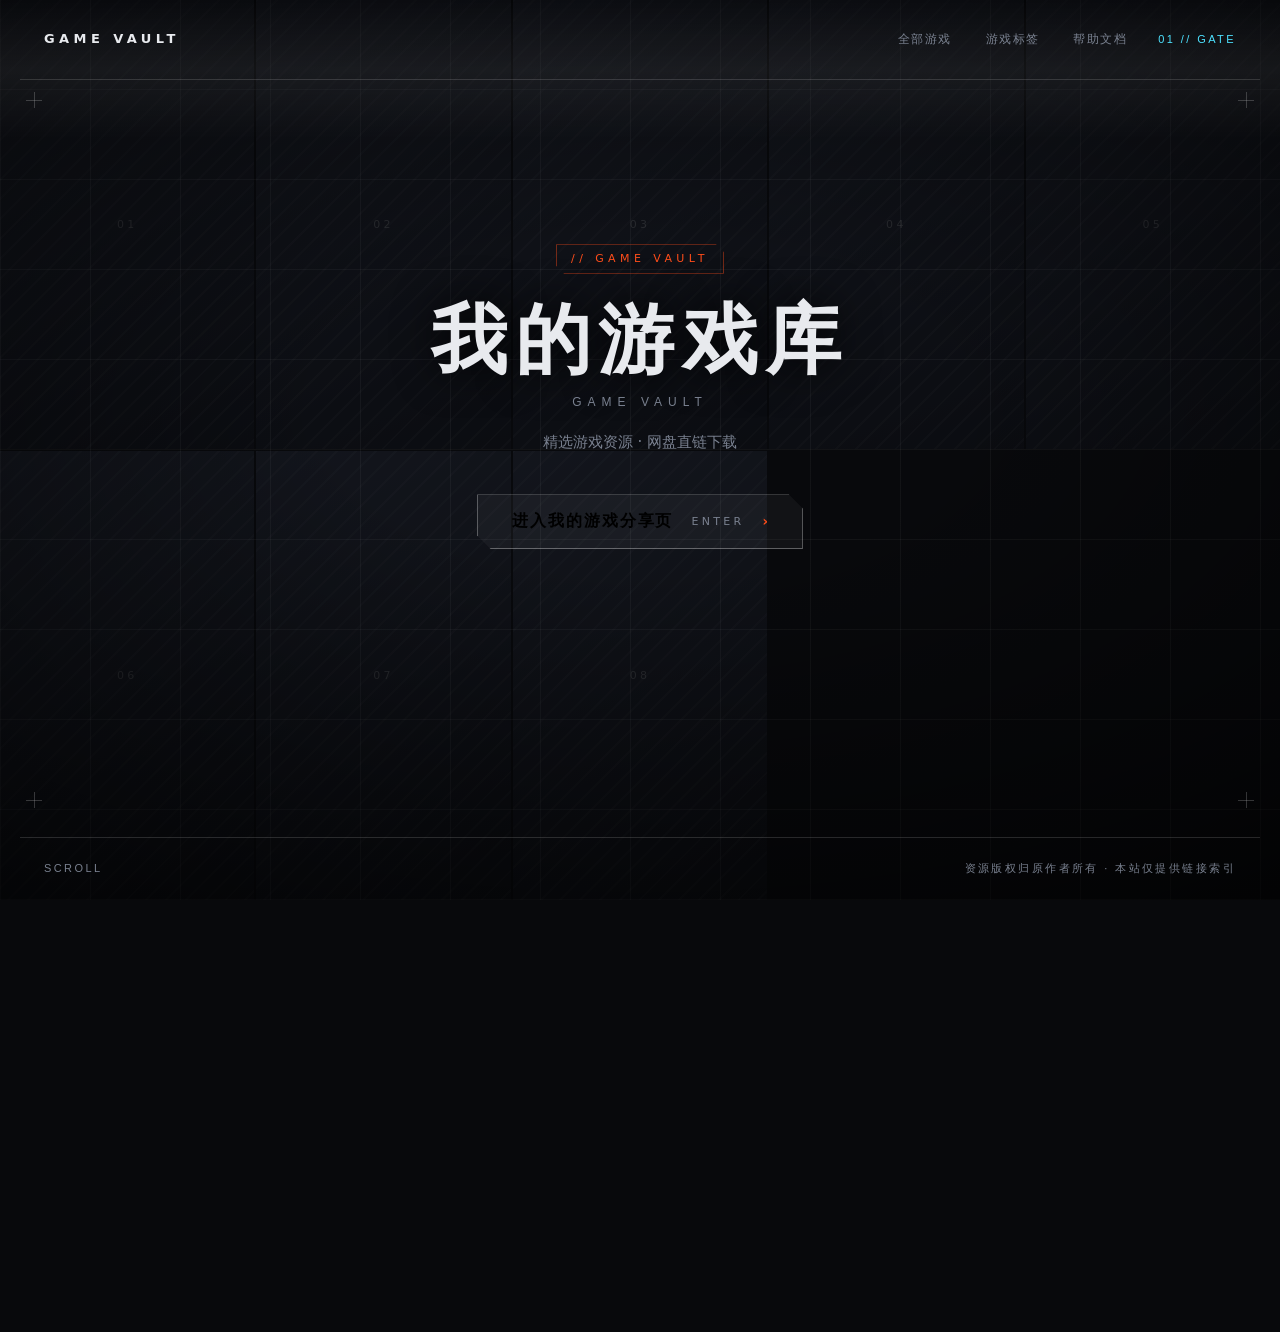
==== commit c370f44f: "合并大门页与游戏主页为单页：右上角横向导航 + 渐变过渡切换" ====
--- a/index.html
+++ b/index.html
@@ -9,14 +9,16 @@
   -->
   <link rel="stylesheet" href="assets/css/style.css">
 </head>
-<body>
+<body class="gate-active">
 
-<!-- ===== 大门页：打开网站先看到这里，点中间按钮进入游戏分享页 ===== -->
-<div class="gate">
+<!-- ============================================================
+     引导页（大门）：打开网站先看到这里
+     点中间按钮、或右上角导航，渐变过渡到下面的游戏主页
+     ============================================================ -->
+<div class="gate" id="gate">
 
   <!-- 背景：半透明图片拼贴（图片在 data/games.js 的 gate.images 里配置） -->
   <div class="gate-tiles" id="gateTiles"></div>
-  <!-- 机能风装饰：网格线、暗角、扫描线、四角十字 -->
   <div class="gate-lines"></div>
   <div class="gate-vignette"></div>
   <div class="gate-scan"></div>
@@ -27,7 +29,11 @@
 
   <header class="gate-top">
     <span class="gate-brand" id="gateBrand">GAME VAULT</span>
-    <span class="mono gate-code">01 // GATE</span>
+    <div class="gate-right">
+      <!-- 右上角横向导航（菜单项在 data/games.js 的 navItems 里改） -->
+      <nav class="gate-nav" id="gateNav"></nav>
+      <span class="mono gate-code">01 // GATE</span>
+    </div>
   </header>
 
   <main class="gate-center">
@@ -36,11 +42,11 @@
     <p class="gate-sub" id="gateSub">GAME VAULT</p>
     <p class="gate-desc" id="gateDesc">精选游戏资源 · 网盘直链下载</p>
 
-    <a class="gate-enter" href="games.html">
+    <button class="gate-enter" id="btnEnter" type="button">
       <span class="ge-cn" id="gateEnterCn">进入我的游戏分享页</span>
       <span class="ge-en" id="gateEnterEn">ENTER</span>
       <span class="ge-arrow">›</span>
-    </a>
+    </button>
   </main>
 
   <footer class="gate-bottom">
@@ -49,7 +55,87 @@
   </footer>
 </div>
 
+<!-- ============================================================
+     游戏主页（从引导页渐变过渡进来）
+     ============================================================ -->
+<div class="vault" id="vault">
+
+  <!-- 顶部导航 -->
+  <header class="navbar">
+    <div class="nav-inner">
+      <a class="brand" id="btnHome" href="#" title="回到引导页">
+        <span class="brand-logo" id="brandLogo">G</span>
+        <span class="brand-text">
+          <b id="brandName">我的游戏库</b>
+          <span id="brandTag">GAME VAULT</span>
+        </span>
+      </a>
+      <nav class="nav-links" id="navLinks"></nav>
+      <button class="nav-back" id="btnGate" type="button">← 返回大门</button>
+    </div>
+  </header>
+
+  <!-- 页面头部 -->
+  <section class="page-head">
+    <span class="mono head-code">02 // VAULT</span>
+    <h1 class="head-title" id="headTitle">全部游戏</h1>
+    <p class="head-sub" id="headSub">点击卡片上的按钮即可跳转网盘下载。</p>
+    <div class="head-stats">
+      <div><b id="statGames">0</b><span>Games</span></div>
+      <div><b id="statLinks">0</b><span>Links</span></div>
+      <div><b id="statCats">0</b><span>Tags</span></div>
+    </div>
+  </section>
+
+  <!-- 置顶公告（在 SITE_CONFIG.notice 里填文字才会显示） -->
+  <section class="notice" id="notice" style="display:none;">
+    <div class="notice-inner"><b>// NOTICE</b><span id="noticeText"></span></div>
+  </section>
+
+  <!-- 搜索 + 分类筛选 -->
+  <section class="toolbar" id="filters">
+    <div class="search-box">
+      <span class="mono">SEARCH</span>
+      <input type="text" id="searchInput" placeholder="搜索游戏名称或简介…">
+    </div>
+    <div class="filters" id="filterBox"></div>
+  </section>
+
+  <!-- 游戏卡片列表（由 JS 自动生成） -->
+  <main id="games">
+    <div class="section-head">
+      <h2>GAME LIST</h2>
+      <span class="count" id="gameCount">共 0 个</span>
+    </div>
+    <div class="grid" id="gameGrid"></div>
+    <div class="empty" id="emptyState" style="display:none;">NO RESULT // 没有找到相关游戏</div>
+  </main>
+
+  <!-- 页脚 -->
+  <footer class="footer">
+    <div class="footer-inner">
+      <div class="footer-brand">
+        <div class="brand">
+          <span class="brand-logo" id="footerLogo">G</span>
+          <span class="brand-text">
+            <b id="footerName">我的游戏库</b>
+            <span id="footerTag">GAME VAULT</span>
+          </span>
+        </div>
+        <p id="footerText">本站仅提供网盘链接索引，资源版权归原作者所有。</p>
+      </div>
+      <div id="footerGroups" style="display:contents;"></div>
+    </div>
+    <div class="footer-bottom">
+      <span>© <span id="year"></span> <span id="footerName2">我的游戏库</span></span>
+      <span>Powered by GitHub Pages</span>
+    </div>
+  </footer>
+</div>
+
+<div class="toast" id="toast"></div>
+
 <script src="data/games.js"></script>
-<script src="assets/js/gate.js"></script>
+<script src="assets/js/main.js"></script>
 </body>
 </html>
--- a/assets/css/style.css
+++ b/assets/css/style.css
@@ -58,9 +58,25 @@
  *  一、大门页（index.html）
  * ============================================================ */
 .gate {
-  position: relative; min-height: 100vh; overflow: hidden;
+  position: fixed; inset: 0; z-index: 100; overflow: hidden;
   display: flex; flex-direction: column;
   background: var(--bg);
+  /* 切换到主页时的渐变过渡（改数值可调快慢） */
+  transition: opacity .7s ease, transform .7s ease, visibility .7s;
+}
+/* 进入主页后：引导页淡出并轻微放大消失 */
+body:not(.gate-active) .gate {
+  opacity: 0; transform: scale(1.08); visibility: hidden; pointer-events: none;
+}
+/* 引导页显示时，锁住主页的滚动 */
+body.gate-active { overflow: hidden; }
+
+/* 主页内容的入场过渡：淡入 + 上移 */
+.vault { opacity: 0; transform: translateY(28px); transition: opacity .8s ease .12s, transform .8s ease .12s; }
+body:not(.gate-active) .vault { opacity: 1; transform: none; }
+
+@media (prefers-reduced-motion: reduce) {
+  .gate, .vault { transition-duration: .01s; }
 }
 
 /* 背景层：半透明图片拼贴 */
@@ -107,6 +123,16 @@
 .gate-bottom { margin-top: auto; border-top: 1px solid var(--border); }
 .gate-brand { font-size: 13px; letter-spacing: .34em; font-weight: 700; }
 .gate-code { color: var(--cyan); }
+
+/* 右上角横向导航 */
+.gate-right { display: flex; align-items: center; gap: 16px; }
+.gate-nav { display: flex; gap: 4px; }
+.gate-nav a {
+  font-size: 12px; letter-spacing: .12em; color: var(--muted);
+  border: 1px solid transparent; padding: 7px 14px;
+  clip-path: var(--clip-sm); transition: color .2s, border-color .2s, background .2s;
+}
+.gate-nav a:hover { color: var(--text); border-color: var(--primary); background: rgba(255,77,26,.12); }
 
 /* 大门页中央 */
 .gate-center {
@@ -350,4 +376,7 @@
   .footer-inner { grid-template-columns: 1fr 1fr; }
   .gate-cross { display: none; }
   .gate-enter { padding: 14px 24px; gap: 12px; }
-}
+  .gate-top { padding: 16px; }
+  .gate-code { display: none; }
+  .gate-nav a { padding: 6px 10px; font-size: 11px; }
+}
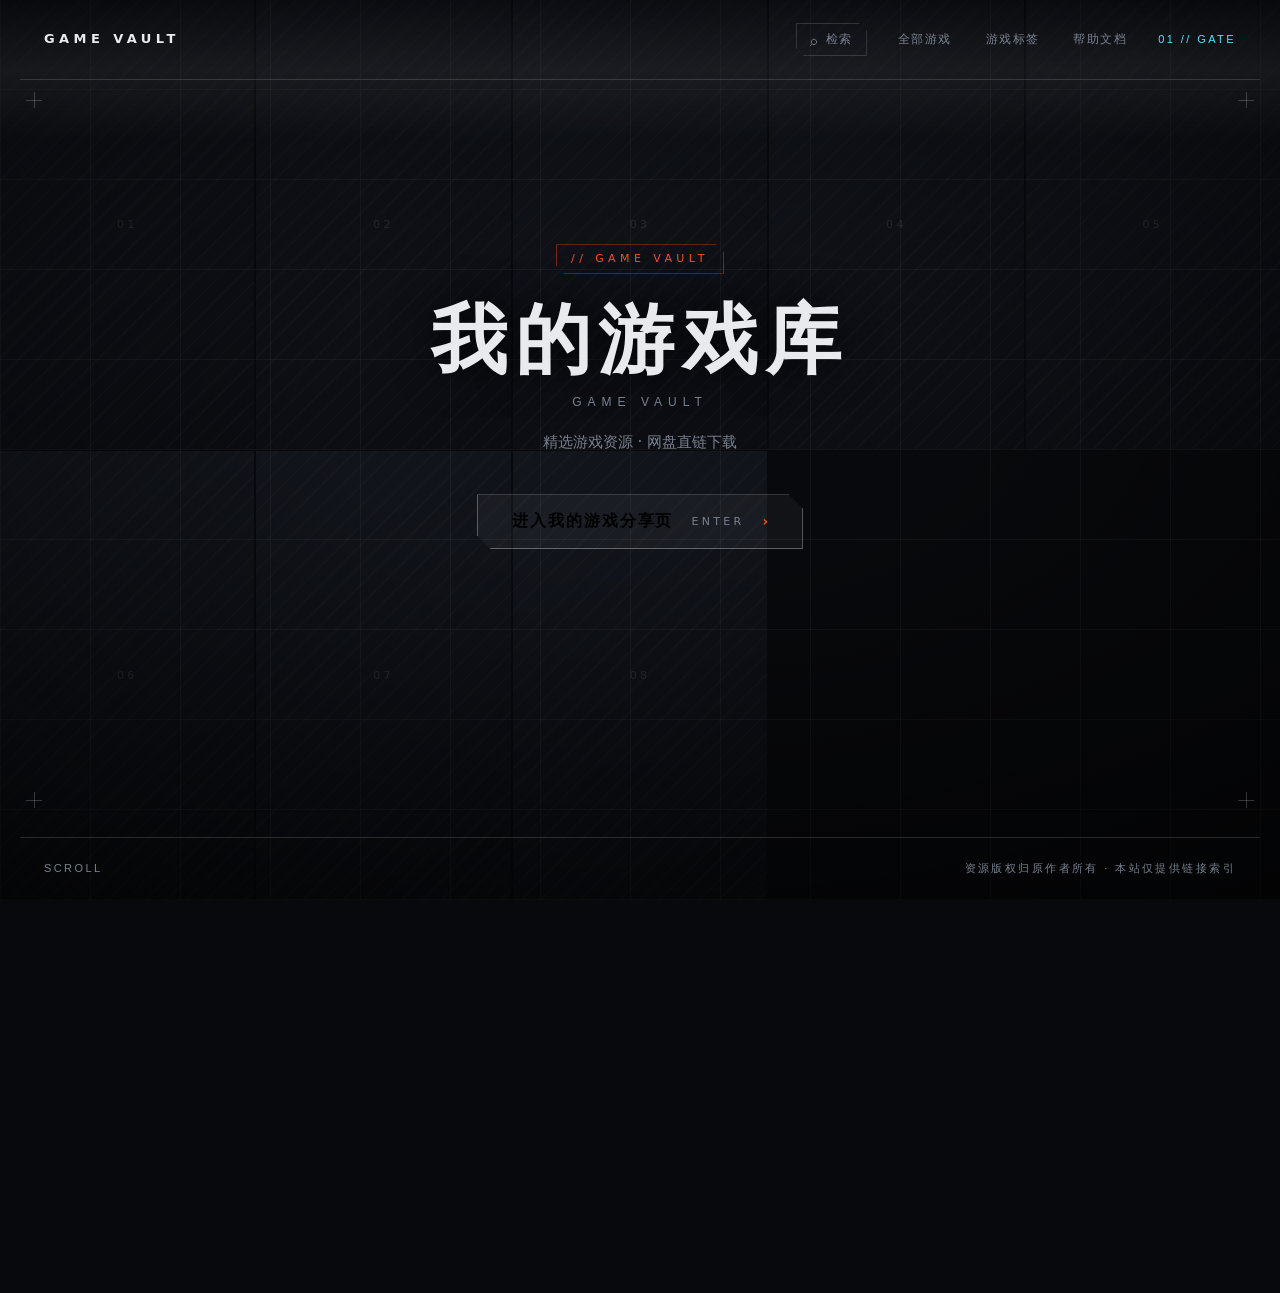
==== commit a7fdfd46: "优化搜索：新增右上角全屏沉浸检索界面，主页改为关键词结果视图" ====
--- a/index.html
+++ b/index.html
@@ -13,11 +13,10 @@
 
 <!-- ============================================================
      引导页（大门）：打开网站先看到这里
-     点中间按钮、或右上角导航，渐变过渡到下面的游戏主页
+     点中间按钮、右上角「检索」或导航，渐变过渡到游戏主页
      ============================================================ -->
 <div class="gate" id="gate">
 
-  <!-- 背景：半透明图片拼贴（图片在 data/games.js 的 gate.images 里配置） -->
   <div class="gate-tiles" id="gateTiles"></div>
   <div class="gate-lines"></div>
   <div class="gate-vignette"></div>
@@ -30,6 +29,10 @@
   <header class="gate-top">
     <span class="gate-brand" id="gateBrand">GAME VAULT</span>
     <div class="gate-right">
+      <!-- 右上角：检索入口 -->
+      <button class="search-btn" id="btnSearchGate" type="button" title="搜索游戏">
+        <span class="sb-icon">⌕</span><span class="sb-text">检索</span>
+      </button>
       <!-- 右上角横向导航（菜单项在 data/games.js 的 navItems 里改） -->
       <nav class="gate-nav" id="gateNav"></nav>
       <span class="mono gate-code">01 // GATE</span>
@@ -60,7 +63,6 @@
      ============================================================ -->
 <div class="vault" id="vault">
 
-  <!-- 顶部导航 -->
   <header class="navbar">
     <div class="nav-inner">
       <a class="brand" id="btnHome" href="#" title="回到引导页">
@@ -71,11 +73,15 @@
         </span>
       </a>
       <nav class="nav-links" id="navLinks"></nav>
-      <button class="nav-back" id="btnGate" type="button">← 返回大门</button>
+      <div class="nav-right">
+        <button class="search-btn" id="btnSearch" type="button" title="搜索游戏">
+          <span class="sb-icon">⌕</span><span class="sb-text">检索</span>
+        </button>
+        <button class="nav-back" id="btnGate" type="button">← 返回大门</button>
+      </div>
     </div>
   </header>
 
-  <!-- 页面头部 -->
   <section class="page-head">
     <span class="mono head-code">02 // VAULT</span>
     <h1 class="head-title" id="headTitle">全部游戏</h1>
@@ -87,21 +93,15 @@
     </div>
   </section>
 
-  <!-- 置顶公告（在 SITE_CONFIG.notice 里填文字才会显示） -->
   <section class="notice" id="notice" style="display:none;">
     <div class="notice-inner"><b>// NOTICE</b><span id="noticeText"></span></div>
   </section>
 
-  <!-- 搜索 + 分类筛选 -->
+  <!-- 分类筛选（搜索已移到右上角的全屏检索界面） -->
   <section class="toolbar" id="filters">
-    <div class="search-box">
-      <span class="mono">SEARCH</span>
-      <input type="text" id="searchInput" placeholder="搜索游戏名称或简介…">
-    </div>
     <div class="filters" id="filterBox"></div>
   </section>
 
-  <!-- 游戏卡片列表（由 JS 自动生成） -->
   <main id="games">
     <div class="section-head">
       <h2>GAME LIST</h2>
@@ -111,7 +111,6 @@
     <div class="empty" id="emptyState" style="display:none;">NO RESULT // 没有找到相关游戏</div>
   </main>
 
-  <!-- 页脚 -->
   <footer class="footer">
     <div class="footer-inner">
       <div class="footer-brand">
@@ -133,6 +132,40 @@
   </footer>
 </div>
 
+<!-- ============================================================
+     全屏检索界面（沉浸搜索）
+     点右上角「检索」打开 → 中心长搜索框 → 搜索后切换到结果视图
+     ============================================================ -->
+<div class="search-layer" id="searchLayer">
+  <div class="search-top">
+    <span class="mono">03 // SEARCH</span>
+    <button class="search-close" id="searchClose" type="button">✕ CLOSE</button>
+  </div>
+
+  <div class="search-stage">
+    <span class="mono search-kicker" id="searchKicker">// DATABASE QUERY</span>
+    <h2 class="search-title" id="searchTitle">在仓库中检索</h2>
+
+    <form class="search-bar" id="searchBar" autocomplete="off">
+      <span class="mono sb-label">SEARCH</span>
+      <input type="text" id="searchInput" placeholder="输入游戏名称、分类或标签…">
+      <button class="search-submit" id="searchSubmit" type="submit">检索 ›</button>
+    </form>
+
+    <div class="search-hot" id="searchHot"></div>
+    <p class="search-tip mono">按 ENTER 检索 · 按 ESC 退出</p>
+  </div>
+
+  <div class="search-results" id="searchResults" hidden>
+    <div class="result-head">
+      <span class="mono">RESULTS // 匹配到 <b id="resultCount">0</b> 个结果</span>
+      <span class="mono" id="resultKeyword"></span>
+    </div>
+    <div class="search-grid" id="searchGrid"></div>
+    <div class="result-empty" id="resultEmpty" hidden>NO MATCH // 仓库里没有找到相关游戏</div>
+  </div>
+</div>
+
 <div class="toast" id="toast"></div>
 
 <script src="data/games.js"></script>
--- a/assets/css/style.css
+++ b/assets/css/style.css
@@ -242,16 +242,18 @@
 
 /* 工具栏：搜索 + 筛选 */
 .toolbar { max-width: 1240px; margin: 0 auto; padding: 26px 24px 0; }
-.search-box {
-  display: flex; align-items: center; gap: 10px; max-width: 420px;
-  background: var(--bg-soft); border: 1px solid var(--border); padding: 10px 16px;
-  clip-path: var(--clip-sm);
-}
-.search-box:focus-within { border-color: var(--primary); }
-.search-box input {
-  flex: 1; border: none; outline: none; background: transparent;
-  color: var(--text); font-size: 14px; font-family: inherit;
-}
+/* 右上角：检索 + 返回大门 */
+.nav-right { display: flex; align-items: center; gap: 10px; }
+
+/* 检索入口按钮 */
+.search-btn {
+  display: flex; align-items: center; gap: 7px;
+  border: 1px solid var(--border); background: transparent; color: var(--muted);
+  padding: 7px 13px; font-size: 12px; letter-spacing: .14em;
+  clip-path: var(--clip-sm); transition: color .2s, border-color .2s, background .2s;
+}
+.search-btn .sb-icon { font-size: 14px; }
+.search-btn:hover { color: var(--text); border-color: var(--primary); background: rgba(255,77,26,.12); }
 .filters { display: flex; gap: 8px; flex-wrap: wrap; margin-top: 16px; }
 .filter-btn {
   border: 1px solid var(--border); background: transparent; color: var(--muted);
@@ -368,8 +370,118 @@
 }
 .toast.show { opacity: 1; transform: translate(-50%, 0); }
 
+/* ============================================================
+ *  三、全屏检索界面（沉浸搜索）
+ * ============================================================ */
+body.search-open { overflow: hidden; }
+
+.search-layer {
+  position: fixed; inset: 0; z-index: 110;
+  display: flex; flex-direction: column; overflow-y: auto;
+  background: #06070a;
+  opacity: 0; visibility: hidden;
+  transition: opacity .45s ease, visibility .45s;
+}
+body.search-open .search-layer { opacity: 1; visibility: visible; }
+
+/* 机能风底纹：网格 + 中央微光 */
+.search-layer::before {
+  content: ''; position: absolute; inset: 0; pointer-events: none;
+  background-image:
+    repeating-linear-gradient(90deg, rgba(255,255,255,.035) 0 1px, transparent 1px 100px),
+    repeating-linear-gradient(0deg, rgba(255,255,255,.035) 0 1px, transparent 1px 100px),
+    radial-gradient(70% 50% at 50% 42%, rgba(255,77,26,.08), transparent 70%);
+}
+.search-layer > * { position: relative; z-index: 1; }
+
+.search-top {
+  display: flex; align-items: center; justify-content: space-between;
+  padding: 20px 26px; border-bottom: 1px solid var(--border); flex-shrink: 0;
+}
+.search-close {
+  border: 1px solid var(--border); background: transparent; color: var(--muted);
+  padding: 8px 16px; font-size: 11px; letter-spacing: .22em;
+  clip-path: var(--clip-sm); transition: color .2s, background .2s, border-color .2s;
+}
+.search-close:hover { color: #0b0c0f; background: var(--primary); border-color: var(--primary); }
+
+/* 中央搜索舞台 */
+.search-stage {
+  flex: 1; display: flex; flex-direction: column; align-items: center; justify-content: center;
+  gap: 20px; padding: 48px 24px; text-align: center;
+  transition: justify-content .45s ease, padding .45s ease, gap .45s ease;
+}
+.search-kicker { color: var(--primary); }
+.search-title {
+  font-size: clamp(22px, 3.4vw, 34px); font-weight: 700; letter-spacing: .16em;
+  transition: font-size .45s ease, opacity .35s ease;
+}
+
+/* 长搜索框 */
+.search-bar {
+  display: flex; align-items: center; gap: 14px; margin-top: 10px;
+  width: min(920px, 88vw);
+  border: 1px solid var(--border-strong); background: var(--bg-soft);
+  padding: 18px 20px; clip-path: var(--clip-sm);
+  transition: border-color .25s, box-shadow .25s, width .45s ease, padding .45s ease;
+}
+.search-bar:focus-within {
+  border-color: var(--primary);
+  box-shadow: 0 0 0 1px var(--primary), 0 0 46px rgba(255,77,26,.16);
+}
+.sb-label { color: var(--primary); flex-shrink: 0; }
+.search-bar input {
+  flex: 1; min-width: 0; background: transparent; border: none; outline: none;
+  color: var(--text); font-size: 19px; font-family: inherit; letter-spacing: .06em;
+}
+.search-bar input::placeholder { color: var(--muted); }
+.search-submit {
+  flex-shrink: 0; border: 1px solid var(--border-strong); background: transparent; color: var(--text);
+  padding: 9px 20px; font-size: 12px; letter-spacing: .18em;
+  clip-path: var(--clip-sm); transition: color .2s, background .2s, border-color .2s;
+}
+.search-submit:hover { background: var(--primary); border-color: var(--primary); color: #0b0c0f; }
+
+.search-hot { display: flex; gap: 8px; flex-wrap: wrap; justify-content: center; }
+.search-hot button {
+  border: 1px solid var(--border); background: transparent; color: var(--muted);
+  padding: 5px 14px; font-size: 12px; clip-path: var(--clip-sm); transition: color .2s, border-color .2s, background .2s;
+}
+.search-hot button:hover { color: var(--text); border-color: var(--primary); background: rgba(255,77,26,.12); }
+.search-tip { color: rgba(255,255,255,.28); }
+
+/* 结果视图：搜索框收窄上移，标题变小，热门词隐藏 */
+body.search-results .search-stage { justify-content: flex-start; padding: 30px 24px 22px; gap: 12px; }
+body.search-results .search-title { font-size: 16px; opacity: .55; }
+body.search-results .search-bar { width: min(720px, 84vw); padding: 12px 16px; }
+body.search-results .search-bar input { font-size: 16px; }
+body.search-results .search-hot { display: none; }
+body.search-results .search-tip { display: none; }
+
+.search-results {
+  max-width: 1240px; width: 100%; margin: 0 auto; padding: 0 24px 70px;
+  animation: resultIn .5s ease both;
+}
+@keyframes resultIn {
+  from { opacity: 0; transform: translateY(18px); }
+  to { opacity: 1; transform: none; }
+}
+.result-head {
+  display: flex; align-items: baseline; justify-content: space-between; gap: 12px;
+  border-bottom: 1px solid var(--border); padding-bottom: 10px; margin-bottom: 20px;
+}
+.result-head b { color: var(--primary); font-size: 17px; }
+.search-grid { display: grid; gap: 16px; grid-template-columns: repeat(auto-fill, minmax(168px, 1fr)); }
+.result-empty { text-align: center; color: var(--muted); padding: 46px 0; font-size: 14px; letter-spacing: .1em; }
+
+/* 搜索结果里的关键词高亮 */
+mark { background: rgba(255,77,26,.22); color: var(--primary); padding: 0 2px; }
+
 /* ---------- 手机适配 ---------- */
 @media (max-width: 720px) {
+  .search-bar input { font-size: 15px; }
+  .sb-text { display: none; }
+  .search-grid { grid-template-columns: repeat(auto-fill, minmax(140px, 1fr)); gap: 12px; }
   .nav-links { display: none; }
   .head-stats { gap: 26px; }
   .grid { grid-template-columns: repeat(auto-fill, minmax(140px, 1fr)); gap: 12px; }
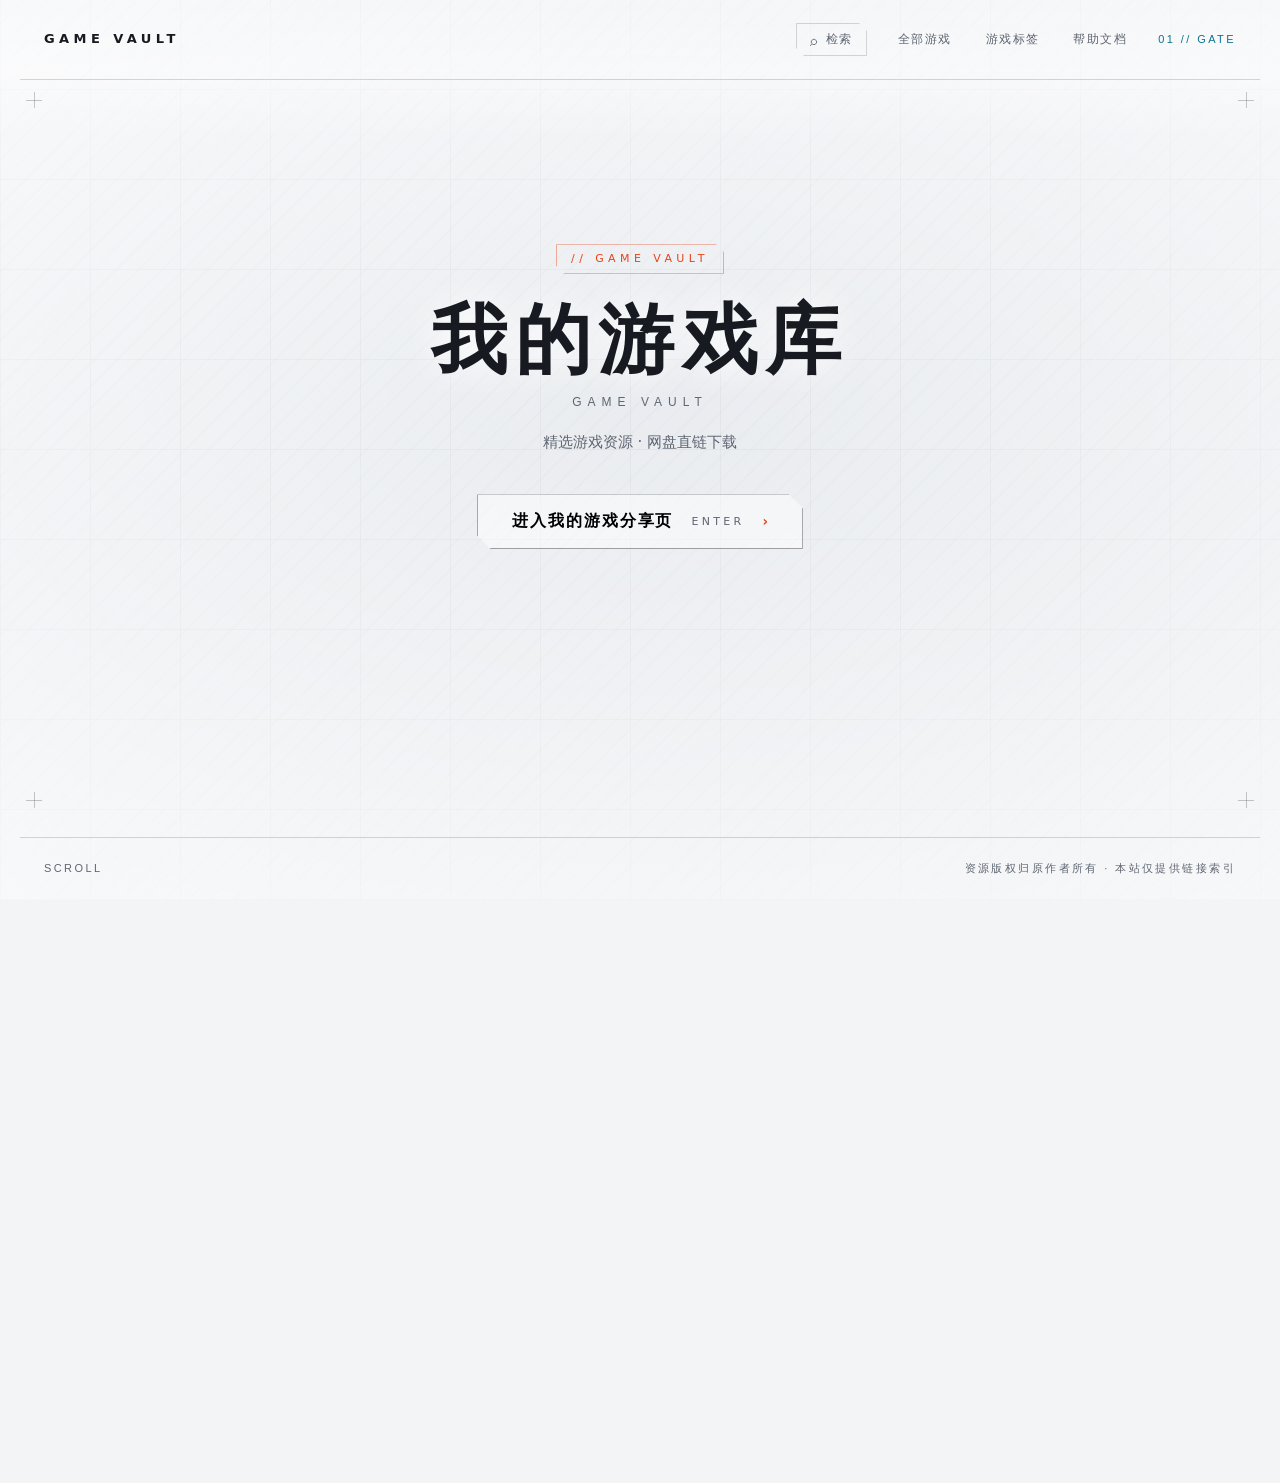
==== commit bca969da: "改版：白天模式主题 + 大门页全屏背景图轮播 + 主页顶部横幅（KANI分享）" ====
--- a/index.html
+++ b/index.html
@@ -17,7 +17,9 @@
      ============================================================ -->
 <div class="gate" id="gate">
 
-  <div class="gate-tiles" id="gateTiles"></div>
+  <!-- 背景：全屏背景图（半透明显示，多张自动轮播；图片在 data/games.js 的 gate.images 里配置） -->
+  <div class="gate-bg" id="gateBg"></div>
+  <div class="gate-bg" id="gateBg2"></div>
   <div class="gate-lines"></div>
   <div class="gate-vignette"></div>
   <div class="gate-scan"></div>
@@ -62,6 +64,11 @@
      游戏主页（从引导页渐变过渡进来）
      ============================================================ -->
 <div class="vault" id="vault">
+
+  <!-- 顶部横幅：一长条图片，左侧显示站名（在 data/games.js 的 banner 里配置） -->
+  <div class="banner" id="banner">
+    <span class="banner-title" id="bannerTitle">KANI分享</span>
+  </div>
 
   <header class="navbar">
     <div class="nav-inner">
--- a/assets/css/style.css
+++ b/assets/css/style.css
@@ -1,24 +1,24 @@
 /* ============================================================
- *  机能风样式表（参考明日方舟官网风格）
+ *  机能风样式表（白天模式）
  *  ★ 想换风格，只改下面这一小段「主题变量」即可
  * ============================================================ */
 
 :root {
   /* ---------- 主题变量：改这里就能全站换风格 ---------- */
-  --bg: #08090c;              /* 页面背景（近黑） */
-  --bg-soft: #101218;         /* 卡片 / 面板背景 */
-  --bg-soft-2: #161a22;       /* 悬浮态背景 */
-  --border: rgba(255,255,255,.14);        /* 常规细线 */
-  --border-strong: rgba(255,255,255,.32); /* 强调细线 */
-  --text: #e8eaee;            /* 主要文字 */
-  --muted: #79808f;           /* 次要文字 */
-  --primary: #ff4d1a;         /* 强调色（橙红）：按钮、高亮 */
-  --primary-2: #ffb238;       /* 辅助色（橙黄） */
-  --cyan: #4de2ff;            /* 点缀色（青）：编号、装饰 */
-  --star: #ffb238;            /* 评分星色 */
-
-  --cover-1: #2a3040;         /* 无封面时的占位渐变色 1 */
-  --cover-2: #12151d;         /* 无封面时的占位渐变色 2 */
+  --bg: #f3f4f6;              /* 页面背景（浅灰白） */
+  --bg-soft: #ffffff;         /* 卡片 / 面板背景 */
+  --bg-soft-2: #eef0f3;       /* 悬浮态背景 */
+  --border: rgba(15,18,24,.16);        /* 常规细线 */
+  --border-strong: rgba(15,18,24,.38); /* 强调细线 */
+  --text: #171a20;            /* 主要文字 */
+  --muted: #5f6672;           /* 次要文字 */
+  --primary: #e8431a;         /* 强调色（橙红）：按钮、高亮 */
+  --primary-2: #e0851a;       /* 辅助色（橙） */
+  --cyan: #0e7490;            /* 点缀色（深青）：编号、装饰 */
+  --star: #d97706;            /* 评分星色 */
+
+  --cover-1: #dde2ea;         /* 无封面时的占位渐变色 1 */
+  --cover-2: #c3cad4;         /* 无封面时的占位渐变色 2 */
 
   /* 机能风通用切角（把元素切成六边形，改数值可调整切角大小） */
   --clip: polygon(0 0, calc(100% - 14px) 0, 100% 14px, 100% 100%, 14px 100%, 0 calc(100% - 14px));
@@ -55,7 +55,7 @@
 .clip-sm { clip-path: var(--clip-sm); }
 
 /* ============================================================
- *  一、大门页（index.html）
+ *  一、大门页（引导页）
  * ============================================================ */
 .gate {
   position: fixed; inset: 0; z-index: 100; overflow: hidden;
@@ -79,37 +79,33 @@
   .gate, .vault { transition-duration: .01s; }
 }
 
-/* 背景层：半透明图片拼贴 */
-.gate-tiles {
-  position: absolute; inset: 0; display: grid;
-  grid-template-columns: repeat(auto-fit, minmax(220px, 1fr));
-  gap: 2px; opacity: .32;                 /* ★ 整体半透明程度，改这个数字 */
-}
-.gate-tile { position: relative; overflow: hidden; background: var(--bg-soft); }
-.gate-tile img { width: 100%; height: 100%; object-fit: cover; display: block; filter: grayscale(.35) contrast(1.1); }
-.gate-tile .ph {                          /* 没有图片时的几何占位块 */
-  width: 100%; height: 100%;
-  background:
-    repeating-linear-gradient(135deg, rgba(255,255,255,.05) 0 2px, transparent 2px 14px),
+/* 背景层：全屏背景图（两层交替实现轮播） */
+.gate-bg {
+  position: absolute; inset: 0;
+  background-size: cover; background-position: center;
+  opacity: 0; transition: opacity 1.2s ease;
+  /* 没配图时的默认占位背景 */
+  background-image:
+    repeating-linear-gradient(135deg, rgba(0,0,0,.045) 0 2px, transparent 2px 16px),
     linear-gradient(160deg, var(--cover-1), var(--cover-2));
-  display: grid; place-items: center;
-}
-.gate-tile .ph span { font-size: 11px; letter-spacing: .3em; color: rgba(255,255,255,.35); }
-
-/* 网格线 + 暗角 + 扫描线（机能风装饰） */
+}
+.gate-bg.show { opacity: .5; }   /* ★ 背景图半透明程度，改这个数字（0~1） */
+
+/* 网格线 + 白雾遮罩 + 扫描线（机能风装饰，同时保证文字可读） */
 .gate-lines {
   position: absolute; inset: 0; pointer-events: none;
   background-image:
-    repeating-linear-gradient(90deg, rgba(255,255,255,.045) 0 1px, transparent 1px 90px),
-    repeating-linear-gradient(0deg, rgba(255,255,255,.045) 0 1px, transparent 1px 90px);
+    repeating-linear-gradient(90deg, rgba(0,0,0,.05) 0 1px, transparent 1px 90px),
+    repeating-linear-gradient(0deg, rgba(0,0,0,.05) 0 1px, transparent 1px 90px);
 }
 .gate-vignette {
   position: absolute; inset: 0; pointer-events: none;
-  background: radial-gradient(120% 90% at 50% 45%, transparent 20%, rgba(0,0,0,.72) 78%, rgba(0,0,0,.92) 100%);
+  background: radial-gradient(120% 90% at 50% 45%,
+    rgba(255,255,255,.28) 0%, rgba(255,255,255,.72) 62%, rgba(255,255,255,.92) 100%);
 }
 .gate-scan {
   position: absolute; left: 0; right: 0; height: 140px; pointer-events: none;
-  background: linear-gradient(180deg, transparent, rgba(255,255,255,.055), transparent);
+  background: linear-gradient(180deg, transparent, rgba(255,255,255,.4), transparent);
   animation: scan 7s linear infinite;
 }
 @keyframes scan { 0% { top: -15%; } 100% { top: 115%; } }
@@ -132,7 +128,7 @@
   border: 1px solid transparent; padding: 7px 14px;
   clip-path: var(--clip-sm); transition: color .2s, border-color .2s, background .2s;
 }
-.gate-nav a:hover { color: var(--text); border-color: var(--primary); background: rgba(255,77,26,.12); }
+.gate-nav a:hover { color: var(--text); border-color: var(--primary); background: rgba(232,67,26,.1); }
 
 /* 大门页中央 */
 .gate-center {
@@ -140,12 +136,12 @@
 }
 .gate-kicker {
   display: inline-block; font-size: 11px; letter-spacing: .4em; color: var(--primary);
-  border: 1px solid rgba(255,77,26,.45); padding: 5px 14px; margin-bottom: 22px;
+  border: 1px solid rgba(232,67,26,.45); padding: 5px 14px; margin-bottom: 22px;
   clip-path: var(--clip-sm);
 }
 .gate-title {
   font-size: clamp(34px, 7vw, 76px); font-weight: 800; letter-spacing: .1em; line-height: 1.15;
-  text-shadow: 0 0 40px rgba(0,0,0,.9);
+  text-shadow: 0 0 34px rgba(255,255,255,.95);
 }
 .gate-sub {
   margin-top: 10px; font-size: 12px; letter-spacing: .5em;
@@ -157,14 +153,14 @@
 .gate-enter {
   display: inline-flex; align-items: center; gap: 18px; margin-top: 40px;
   padding: 16px 34px; border: 1px solid var(--border-strong);
-  background: rgba(255,255,255,.04); clip-path: var(--clip);
+  background: rgba(255,255,255,.5); clip-path: var(--clip);
   transition: background .25s, color .25s, border-color .25s;
 }
 .gate-enter .ge-cn { font-size: 16px; font-weight: 700; letter-spacing: .12em; }
 .gate-enter .ge-en { font-size: 11px; letter-spacing: .3em; color: var(--muted); }
 .gate-enter .ge-arrow { color: var(--primary); font-weight: 700; transition: transform .25s; }
-.gate-enter:hover { background: var(--primary); border-color: var(--primary); color: #0b0c0f; }
-.gate-enter:hover .ge-en, .gate-enter:hover .ge-arrow { color: #0b0c0f; }
+.gate-enter:hover { background: var(--primary); border-color: var(--primary); color: #fff; }
+.gate-enter:hover .ge-en, .gate-enter:hover .ge-arrow { color: #fff; }
 .gate-enter:hover .ge-arrow { transform: translateX(6px); }
 
 /* 角落十字装饰 */
@@ -180,17 +176,39 @@
 .gate-cross.br { right: 26px; bottom: 92px; }
 
 /* ============================================================
- *  二、游戏分享页（games.html）
+ *  二、游戏主页
  * ============================================================ */
 
-/* 顶部导航 */
+/* 顶部横幅：一长条图片，左侧站名（图片路径在 data/games.js 的 banner.image） */
+.banner {
+  position: relative; height: 210px;
+  background-size: cover; background-position: center;
+  /* 没配图时的占位背景 */
+  background-image: linear-gradient(120deg, var(--cover-1), var(--cover-2));
+  border-bottom: 1px solid var(--border);
+  display: flex; align-items: center;
+}
+.banner::after {
+  content: ''; position: absolute; inset: 0; pointer-events: none;
+  /* 左侧白色渐变垫底，保证站名文字清晰 */
+  background: linear-gradient(90deg, rgba(255,255,255,.62), rgba(255,255,255,.12) 55%, transparent);
+}
+.banner-title {
+  position: relative; z-index: 1;
+  margin-left: clamp(20px, 6vw, 80px);
+  font-size: clamp(30px, 5vw, 54px); font-weight: 800; letter-spacing: .14em;
+  color: var(--text);
+  text-shadow: 0 2px 14px rgba(255,255,255,.95);
+}
+
+/* 顶部导航（横幅下方，滚动时吸顶） */
 .navbar {
   position: sticky; top: 0; z-index: 60;
-  background: rgba(8,9,12,.92); backdrop-filter: blur(10px);
+  background: rgba(255,255,255,.94); backdrop-filter: blur(10px);
   border-bottom: 1px solid var(--border);
 }
 .nav-inner {
-  max-width: 1240px; margin: 0 auto; padding: 14px 24px;
+  max-width: 1240px; margin: 0 auto; padding: 12px 24px;
   display: flex; align-items: center; gap: 20px;
 }
 .brand { display: flex; align-items: center; gap: 12px; flex-shrink: 0; }
@@ -207,12 +225,23 @@
   padding: 8px 14px; font-size: 13px; color: var(--muted);
   border: 1px solid transparent; clip-path: var(--clip-sm); transition: all .2s;
 }
-.nav-links a:hover { color: var(--text); border-color: var(--border); background: var(--bg-soft); }
+.nav-links a:hover { color: var(--text); border-color: var(--border); background: var(--bg-soft-2); }
+.nav-right { display: flex; align-items: center; gap: 10px; }
 .nav-back {
   padding: 9px 18px; font-size: 12px; letter-spacing: .18em; color: var(--text);
   border: 1px solid var(--border-strong); clip-path: var(--clip-sm); transition: all .2s;
 }
-.nav-back:hover { background: var(--primary); border-color: var(--primary); color: #0b0c0f; }
+.nav-back:hover { background: var(--primary); border-color: var(--primary); color: #fff; }
+
+/* 检索入口按钮 */
+.search-btn {
+  display: flex; align-items: center; gap: 7px;
+  border: 1px solid var(--border); background: transparent; color: var(--muted);
+  padding: 7px 13px; font-size: 12px; letter-spacing: .14em;
+  clip-path: var(--clip-sm); transition: color .2s, border-color .2s, background .2s;
+}
+.search-btn .sb-icon { font-size: 14px; }
+.search-btn:hover { color: var(--text); border-color: var(--primary); background: rgba(232,67,26,.1); }
 
 /* 页面头部（机能风：编号 + 标题 + 统计） */
 .page-head {
@@ -240,27 +269,15 @@
 }
 .notice-inner b { color: var(--primary); letter-spacing: .2em; font-size: 11px; }
 
-/* 工具栏：搜索 + 筛选 */
+/* 分类筛选 */
 .toolbar { max-width: 1240px; margin: 0 auto; padding: 26px 24px 0; }
-/* 右上角：检索 + 返回大门 */
-.nav-right { display: flex; align-items: center; gap: 10px; }
-
-/* 检索入口按钮 */
-.search-btn {
-  display: flex; align-items: center; gap: 7px;
-  border: 1px solid var(--border); background: transparent; color: var(--muted);
-  padding: 7px 13px; font-size: 12px; letter-spacing: .14em;
-  clip-path: var(--clip-sm); transition: color .2s, border-color .2s, background .2s;
-}
-.search-btn .sb-icon { font-size: 14px; }
-.search-btn:hover { color: var(--text); border-color: var(--primary); background: rgba(255,77,26,.12); }
-.filters { display: flex; gap: 8px; flex-wrap: wrap; margin-top: 16px; }
+.filters { display: flex; gap: 8px; flex-wrap: wrap; }
 .filter-btn {
   border: 1px solid var(--border); background: transparent; color: var(--muted);
   padding: 7px 16px; font-size: 13px; clip-path: var(--clip-sm); transition: all .2s;
 }
 .filter-btn:hover { color: var(--text); border-color: var(--primary); }
-.filter-btn.active { background: var(--primary); color: #0b0c0f; border-color: var(--primary); font-weight: 700; }
+.filter-btn.active { background: var(--primary); color: #fff; border-color: var(--primary); font-weight: 700; }
 
 /* 区块标题栏 */
 .section-head {
@@ -282,30 +299,30 @@
   display: flex; flex-direction: column; clip-path: var(--clip);
   transition: border-color .2s, background .2s, transform .2s;
 }
-.card:hover { border-color: var(--primary); background: var(--bg-soft-2); transform: translateY(-3px); }
+.card:hover { border-color: var(--primary); background: var(--bg-soft); transform: translateY(-3px); }
 
 .card-cover { position: relative; aspect-ratio: 3 / 4; overflow: hidden; background: var(--bg-soft-2); }
-.card-cover img { width: 100%; height: 100%; object-fit: cover; display: block; transition: transform .35s, filter .35s; }
+.card-cover img { width: 100%; height: 100%; object-fit: cover; display: block; transition: transform .35s; }
 .card:hover .card-cover img { transform: scale(1.06); }
 .card-cover .fallback {
   width: 100%; height: 100%; display: grid; place-items: center;
-  font-size: 38px; font-weight: 800; color: rgba(255,255,255,.5);
+  font-size: 38px; font-weight: 800; color: rgba(0,0,0,.3);
   background:
-    repeating-linear-gradient(135deg, rgba(255,255,255,.04) 0 2px, transparent 2px 12px),
+    repeating-linear-gradient(135deg, rgba(0,0,0,.04) 0 2px, transparent 2px 12px),
     linear-gradient(160deg, var(--cover-a, var(--cover-1)), var(--cover-b, var(--cover-2)));
 }
 .badge-cat {
   position: absolute; left: 0; top: 10px; font-size: 10px; letter-spacing: .16em;
-  background: var(--primary); color: #0b0c0f; padding: 3px 9px; font-weight: 700;
+  background: var(--primary); color: #fff; padding: 3px 9px; font-weight: 700;
 }
 .badge-rating {
   position: absolute; right: 9px; top: 9px; font-size: 11px; font-weight: 700;
-  background: rgba(0,0,0,.65); color: var(--star); padding: 3px 7px;
-  border: 1px solid rgba(255,255,255,.16);
+  background: rgba(255,255,255,.85); color: var(--star); padding: 3px 7px;
+  border: 1px solid rgba(0,0,0,.15);
 }
 .card-idx {
   position: absolute; left: 9px; bottom: 9px; font-size: 10px; letter-spacing: .2em;
-  color: rgba(255,255,255,.4);
+  color: rgba(255,255,255,.85); text-shadow: 0 1px 4px rgba(0,0,0,.55);
 }
 
 .card-body { padding: 12px; display: flex; flex-direction: column; gap: 6px; flex: 1; }
@@ -332,7 +349,7 @@
   background: transparent; border: 1px solid var(--border-strong); color: var(--text);
   padding: 7px 8px; clip-path: var(--clip-sm); transition: all .2s;
 }
-.link-btn:hover { background: var(--primary); border-color: var(--primary); color: #0b0c0f; }
+.link-btn:hover { background: var(--primary); border-color: var(--primary); color: #fff; }
 .code-badge {
   font-size: 11px; color: var(--muted); background: transparent;
   border: 1px dashed var(--border); padding: 6px 8px; clip-path: var(--clip-sm); transition: all .2s;
@@ -342,7 +359,7 @@
 .empty { text-align: center; color: var(--muted); padding: 30px 0 70px; font-size: 15px; }
 
 /* 页脚 */
-.footer { border-top: 1px solid var(--border); padding: 40px 24px 30px; }
+.footer { border-top: 1px solid var(--border); padding: 40px 24px 30px; background: var(--bg-soft); }
 .footer-inner {
   max-width: 1240px; margin: 0 auto; display: grid; gap: 30px;
   grid-template-columns: 280px repeat(auto-fit, minmax(130px, 1fr));
@@ -364,9 +381,9 @@
 /* 提示气泡 */
 .toast {
   position: fixed; left: 50%; bottom: 36px; transform: translate(-50%, 20px);
-  background: var(--primary); color: #0b0c0f; font-weight: 700;
+  background: var(--primary); color: #fff; font-weight: 700;
   padding: 10px 22px; font-size: 13px; letter-spacing: .1em;
-  clip-path: var(--clip-sm); opacity: 0; pointer-events: none; transition: all .25s; z-index: 99;
+  clip-path: var(--clip-sm); opacity: 0; pointer-events: none; transition: all .25s; z-index: 200;
 }
 .toast.show { opacity: 1; transform: translate(-50%, 0); }
 
@@ -378,7 +395,7 @@
 .search-layer {
   position: fixed; inset: 0; z-index: 110;
   display: flex; flex-direction: column; overflow-y: auto;
-  background: #06070a;
+  background: var(--bg);
   opacity: 0; visibility: hidden;
   transition: opacity .45s ease, visibility .45s;
 }
@@ -388,9 +405,9 @@
 .search-layer::before {
   content: ''; position: absolute; inset: 0; pointer-events: none;
   background-image:
-    repeating-linear-gradient(90deg, rgba(255,255,255,.035) 0 1px, transparent 1px 100px),
-    repeating-linear-gradient(0deg, rgba(255,255,255,.035) 0 1px, transparent 1px 100px),
-    radial-gradient(70% 50% at 50% 42%, rgba(255,77,26,.08), transparent 70%);
+    repeating-linear-gradient(90deg, rgba(0,0,0,.04) 0 1px, transparent 1px 100px),
+    repeating-linear-gradient(0deg, rgba(0,0,0,.04) 0 1px, transparent 1px 100px),
+    radial-gradient(70% 50% at 50% 42%, rgba(232,67,26,.07), transparent 70%);
 }
 .search-layer > * { position: relative; z-index: 1; }
 
@@ -403,11 +420,11 @@
   padding: 8px 16px; font-size: 11px; letter-spacing: .22em;
   clip-path: var(--clip-sm); transition: color .2s, background .2s, border-color .2s;
 }
-.search-close:hover { color: #0b0c0f; background: var(--primary); border-color: var(--primary); }
-
-/* 中央搜索舞台 */
+.search-close:hover { color: #fff; background: var(--primary); border-color: var(--primary); }
+
+/* 中央搜索舞台（flex: 1 0 auto —— 可拉伸但绝不被压缩，保证内容超高时能滚动） */
 .search-stage {
-  flex: 1; display: flex; flex-direction: column; align-items: center; justify-content: center;
+  flex: 1 0 auto; display: flex; flex-direction: column; align-items: center; justify-content: center;
   gap: 20px; padding: 48px 24px; text-align: center;
   transition: justify-content .45s ease, padding .45s ease, gap .45s ease;
 }
@@ -427,7 +444,7 @@
 }
 .search-bar:focus-within {
   border-color: var(--primary);
-  box-shadow: 0 0 0 1px var(--primary), 0 0 46px rgba(255,77,26,.16);
+  box-shadow: 0 0 0 1px var(--primary), 0 0 46px rgba(232,67,26,.18);
 }
 .sb-label { color: var(--primary); flex-shrink: 0; }
 .search-bar input {
@@ -440,18 +457,18 @@
   padding: 9px 20px; font-size: 12px; letter-spacing: .18em;
   clip-path: var(--clip-sm); transition: color .2s, background .2s, border-color .2s;
 }
-.search-submit:hover { background: var(--primary); border-color: var(--primary); color: #0b0c0f; }
+.search-submit:hover { background: var(--primary); border-color: var(--primary); color: #fff; }
 
 .search-hot { display: flex; gap: 8px; flex-wrap: wrap; justify-content: center; }
 .search-hot button {
   border: 1px solid var(--border); background: transparent; color: var(--muted);
   padding: 5px 14px; font-size: 12px; clip-path: var(--clip-sm); transition: color .2s, border-color .2s, background .2s;
 }
-.search-hot button:hover { color: var(--text); border-color: var(--primary); background: rgba(255,77,26,.12); }
-.search-tip { color: rgba(255,255,255,.28); }
+.search-hot button:hover { color: var(--text); border-color: var(--primary); background: rgba(232,67,26,.1); }
+.search-tip { color: rgba(0,0,0,.35); }
 
 /* 结果视图：搜索框收窄上移，标题变小，热门词隐藏 */
-body.search-results .search-stage { justify-content: flex-start; padding: 30px 24px 22px; gap: 12px; }
+body.search-results .search-stage { flex: 0 0 auto; justify-content: flex-start; padding: 30px 24px 22px; gap: 12px; }
 body.search-results .search-title { font-size: 16px; opacity: .55; }
 body.search-results .search-bar { width: min(720px, 84vw); padding: 12px 16px; }
 body.search-results .search-bar input { font-size: 16px; }
@@ -459,6 +476,7 @@
 body.search-results .search-tip { display: none; }
 
 .search-results {
+  flex-shrink: 0;   /* 结果区绝不被压缩，超出视口时由外层滚动 */
   max-width: 1240px; width: 100%; margin: 0 auto; padding: 0 24px 70px;
   animation: resultIn .5s ease both;
 }
@@ -475,13 +493,10 @@
 .result-empty { text-align: center; color: var(--muted); padding: 46px 0; font-size: 14px; letter-spacing: .1em; }
 
 /* 搜索结果里的关键词高亮 */
-mark { background: rgba(255,77,26,.22); color: var(--primary); padding: 0 2px; }
+mark { background: rgba(232,67,26,.18); color: #c2330f; padding: 0 2px; }
 
 /* ---------- 手机适配 ---------- */
 @media (max-width: 720px) {
-  .search-bar input { font-size: 15px; }
-  .sb-text { display: none; }
-  .search-grid { grid-template-columns: repeat(auto-fill, minmax(140px, 1fr)); gap: 12px; }
   .nav-links { display: none; }
   .head-stats { gap: 26px; }
   .grid { grid-template-columns: repeat(auto-fill, minmax(140px, 1fr)); gap: 12px; }
@@ -491,4 +506,8 @@
   .gate-top { padding: 16px; }
   .gate-code { display: none; }
   .gate-nav a { padding: 6px 10px; font-size: 11px; }
-}
+  .search-bar input { font-size: 15px; }
+  .sb-text { display: none; }
+  .search-grid { grid-template-columns: repeat(auto-fill, minmax(140px, 1fr)); gap: 12px; }
+  .banner { height: 130px; }
+}
